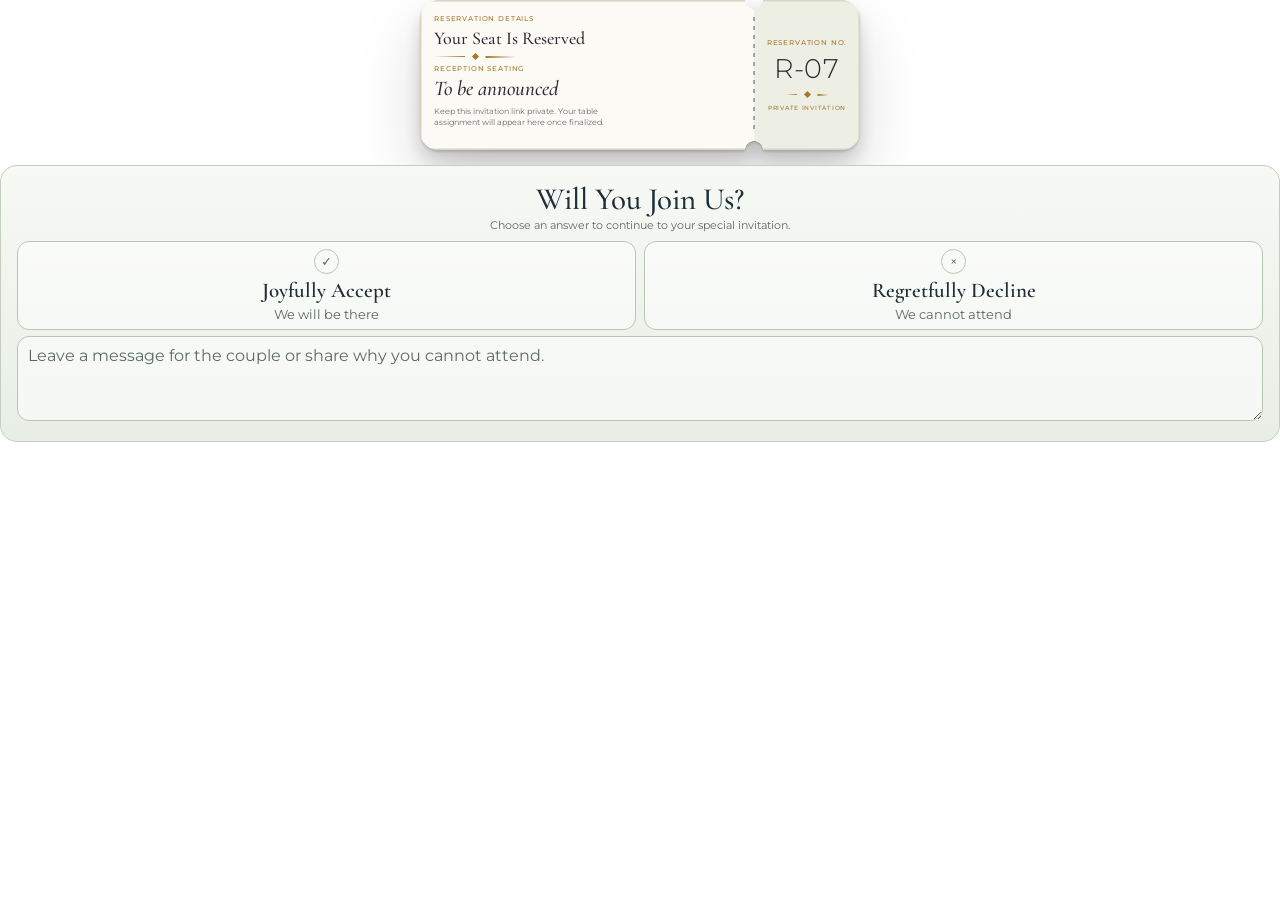
==== assets/animations/witness-reservation-ticket.html @ e26cee4f "Revert "Fix overlapping witness transition layers" This reverts commit 3e748a8961d0e0a17f71d5ad4e05b" ====
<!DOCTYPE html>
<html lang="en" data-theme="light">
<head>
<meta charset="utf-8">
<meta name="viewport" content="width=device-width, initial-scale=1, viewport-fit=cover">
<title>Reservation Ticket</title>
<link href="https://fonts.googleapis.com/css2?family=Cormorant+Garamond:ital,wght@0,500;0,600;1,500;1,600&family=Montserrat:wght@300;400;500;600&display=swap" rel="stylesheet">
<style>
:root {
  --page: #e7ece5; --shadow: #00000025;
  --card-a: #f7f9f4; --card-b: #e8eee6; --card-line: #c3cec1; --ink: #1f2d36; --muted: #5d6963;
  --opt-bg: #ffffff8c; --opt-line: #b9c6b7; --opt-on: #2f5d4a; --field-bg: #ffffff96;
  --btn-bg: #2a2a33; --btn-ink: #fbf9f3;
  color-scheme: light;
  box-sizing: border-box;
  padding-top: env(safe-area-inset-top, 0px);
  padding-bottom: env(safe-area-inset-bottom, 0px);
}
@media (prefers-color-scheme: dark) {
  :root:not([data-theme="light"]) { --page: #16161c; --shadow: #00000070; --btn-bg: #f1eee6; --btn-ink: #1f1f27; color-scheme: dark;
    --card-a: #212722; --card-b: #1a1f1b; --card-line: #3a463d; --ink: #eef1ea; --muted: #9ca79f; --opt-bg: #ffffff0d; --opt-line: #46524a; --opt-on: #9fd9bd; --field-bg: #ffffff0a; }
}
:root[data-theme="dark"] { --page: #16161c; --shadow: #00000070; --btn-bg: #f1eee6; --btn-ink: #1f1f27; color-scheme: dark;
    --card-a: #212722; --card-b: #1a1f1b; --card-line: #3a463d; --ink: #eef1ea; --muted: #9ca79f; --opt-bg: #ffffff0d; --opt-line: #46524a; --opt-on: #9fd9bd; --field-bg: #ffffff0a; }

*, *::before, *::after { box-sizing: border-box; }
html { height: 100%; }
html, body { margin: 0; }
body { min-height: 100%; }
body {
  display: flex; flex-direction: column; align-items: center; justify-content: center; gap: 30px; padding: 24px;
  background: var(--page); font-family: "Montserrat", system-ui, sans-serif; overflow-x: hidden;
}

.ticket {
  --stub-w: 150px; --notch: 11px; --mx: 50%; --my: 40%; --hue: 0deg;
  position: relative; top: 0; width: min(100%, 620px); min-height: 210px; touch-action: pan-y;
  filter: drop-shadow(0 0 var(--gb) var(--gc)) drop-shadow(0 2px 1px var(--shadow)) drop-shadow(0 10px 9px var(--shadow)) drop-shadow(0 30px 30px var(--shadow));
  transition: transform .25s ease-out;
}
.ticket.on { animation: hover 3.5s ease-in-out infinite; }
.ticket.on.accepted { animation: hover 3.5s ease-in-out infinite, glowIn .9s ease-out both, glow 2.8s ease-in-out .9s infinite; }
@keyframes hover { 50% { top: -6px; scale: 1.01; } }

.shape {
  position: absolute; inset: 0; border-radius: 22px; overflow: hidden;
  -webkit-mask:
    radial-gradient(circle var(--notch) at calc(100% - var(--stub-w)) 0, #0000 97%, #000),
    radial-gradient(circle var(--notch) at calc(100% - var(--stub-w)) 100%, #0000 97%, #000);
  -webkit-mask-composite: source-in;
  mask:
    radial-gradient(circle var(--notch) at calc(100% - var(--stub-w)) 0, #0000 97%, #000),
    radial-gradient(circle var(--notch) at calc(100% - var(--stub-w)) 100%, #0000 97%, #000);
  mask-composite: intersect;
}
.plain {
  position: absolute; inset: 0;
  background: linear-gradient(90deg, #fcfaf4 calc(100% - var(--stub-w)), #edefe5 0);
  box-shadow: inset 0 0 0 1.5px #d9d3c2;
}

/* Iridescent paper layer revealed by a clean light wipe. */
.holo {
  position: absolute; inset: 0;
  clip-path: inset(0 100% 0 0); -webkit-clip-path: inset(0 100% 0 0);
  will-change: clip-path; transition: clip-path 1.15s cubic-bezier(.22, 1, .36, 1);
}
.bg { position: absolute; inset: 0; background-color: #fff; filter: saturate(1.18) contrast(1.02) hue-rotate(var(--hue)); }
.iridescent {
  background-image:
    radial-gradient(circle at 28% 18%, rgba(255,255,255,.96), transparent 34%),
    linear-gradient(118deg, #f8e4eb 0%, #f7f4df 24%, #dff3ec 43%, #e6eef9 62%, #f2e1f0 82%, #ead8ec 100%);
}
.iridescent::before {
  content: ""; position: absolute; inset: 0;
  background: linear-gradient(108deg, transparent 25%, rgba(255,255,255,.78) 45%, rgba(186,232,226,.34) 51%, rgba(231,191,227,.4) 57%, transparent 76%);
  background-size: 220% 100%; mix-blend-mode: soft-light; animation: light-drift 4.5s ease-in-out infinite alternate;
}
.iridescent::after {
  content: ""; position: absolute; inset: 0;
  background: radial-gradient(circle at 72% 30%, rgba(255,235,249,.62), transparent 32%);
  mix-blend-mode: screen;
}
@keyframes light-drift { to { background-position: 100% 0; } }
.tint {
  position: absolute; inset: 0;
  background: linear-gradient(90deg, rgba(253,251,245,.62) calc(100% - var(--stub-w)), rgba(253,251,245,.46) 0);
  box-shadow: inset 0 0 0 1.5px rgba(255,255,255,.7);
}
/* lighting: a soft pool of light that follows the pointer plus a prismatic streak */
.sheen { position: absolute; inset: 0; pointer-events: none; mix-blend-mode: soft-light;
  background:
    radial-gradient(circle at var(--mx) var(--my), #fffe, #fff0 42%),
    linear-gradient(105deg, transparent calc(var(--mx) - 20%), #fff8 var(--mx), transparent calc(var(--mx) + 20%)); }
.glint { position: absolute; inset: 0; pointer-events: none; mix-blend-mode: color-dodge; opacity: .72;
  background: radial-gradient(circle at var(--mx) var(--my), #7fe8ff88, #ff7bf044 25%, #0000 55%); }
.filter { position: absolute; width: 0; height: 0; }

/* ticket design: one markup, three copies */
.content {
  --text: #2a2a33; --accent: #a9782f; --soft: #6b6a72;
  position: absolute; inset: 0; display: grid; grid-template-columns: 1fr var(--stub-w); color: var(--text);
}
.content.flow { position: relative; opacity: 0; }
.content.hv { --text: #1b1a2b; --accent: #6d4a12; --soft: #3d3b4d; }

.main { padding: 26px 28px; }
.stub { position: relative; display: flex; flex-direction: column; align-items: center; justify-content: center; gap: 10px; text-align: center; padding: 16px; }
.stub::before {
  content: ""; position: absolute; left: -1px; top: calc(var(--notch) + 8px); bottom: calc(var(--notch) + 8px); width: 2px;
  background: repeating-linear-gradient(to bottom, rgba(42,42,51,.4) 0 4px, transparent 4px 9px);
}
.hv .stub::before { background: repeating-linear-gradient(to bottom, #fff 0 5px, transparent 5px 10px); filter: drop-shadow(0 0 1px rgba(60,30,120,.7)); }

.label { font-size: .62rem; letter-spacing: .16em; text-transform: uppercase; color: var(--accent); font-weight: 500; margin: 0; }
.hv .label { font-weight: 600; }
.divider { display: flex; align-items: center; gap: 8px; margin: 10px 0; }
.divider::before, .divider::after { content: ""; height: 1.5px; flex: 1; background: linear-gradient(90deg, transparent, var(--accent)); }
.divider::after { transform: scaleX(-1); }
.divider i { width: 8px; height: 8px; flex: none; transform: rotate(45deg); background: var(--accent); }
.hv .divider i { background: #3a2a8f; box-shadow: 0 0 0 1.5px #fff; }
.stub .divider { width: 72%; margin: 2px 0; }

h1, .seat { font-family: "Cormorant Garamond", Georgia, serif; font-size: 1.9rem; margin: 6px 0 2px; font-weight: 500; }
.hv h1, .hv .seat { font-weight: 600; }
.seat { font-style: italic; margin: 6px 0 8px; }
.note { font-size: .72rem; color: var(--soft); margin: 0; max-width: 40ch; line-height: 1.55; }
.hv .note { font-weight: 500; }
.number { font-size: 2.1rem; font-weight: 300; letter-spacing: .02em; margin: 0; }
.hv .number { font-weight: 500; }

.go {
  display: inline-flex; align-items: center; gap: 10px; border: 0; cursor: pointer;
  background: var(--btn-bg); color: var(--btn-ink); font: 500 .85rem "Montserrat", system-ui, sans-serif; letter-spacing: .04em;
  padding: 13px 24px; border-radius: 999px; box-shadow: 0 6px 18px var(--shadow); transition: transform .2s;
}
.go:hover { transform: translateY(-2px); }
.go:active { transform: scale(.97); }
.go:focus-visible { outline: 3px solid #7a5bd6; outline-offset: 3px; }
.go i { width: 9px; height: 9px; transform: rotate(45deg); background: linear-gradient(135deg, #ff6bfe, #0081fd, #00c9c8); }

@media (max-width: 520px) {
  .ticket { --stub-w: 112px; }
  h1, .seat { font-size: 1.5rem; }
  .number { font-size: 1.6rem; }
  .main { padding: 20px 18px; }
}
@media (prefers-reduced-motion: reduce) {
  .ticket.on, .ticket.on.accepted, .iridescent::before, .ticket.accepted .rim, .shape.thud, .rsvp.sweep::after { animation: none; }
  .ticket.accepted { --gb: 14px; }
  .stamp.inking { animation: none; opacity: .9; }
  .pane { transition-duration: 0s !important; transition-delay: 0s !important; }
}

/* ---------- accepted: the ticket outline shines ---------- */
@property --gb { syntax: '<length>'; inherits: false; initial-value: 0px; }
@property --gc { syntax: '<color>'; inherits: false; initial-value: transparent; }
@property --ang { syntax: '<angle>'; inherits: false; initial-value: 0deg; }
.ticket.accepted { --gc: rgba(255, 226, 150, .85); }
@keyframes glowIn { from { --gb: 0px; } to { --gb: 12px; } }
@keyframes glow { 0%, 100% { --gb: 12px; } 50% { --gb: 26px; } }
.rim {
  --ang: 0deg;
  position: absolute; inset: 0; border-radius: 22px; padding: 2.5px; pointer-events: none; opacity: 0; transition: opacity .7s;
  background: conic-gradient(from var(--ang), rgba(255,236,190,.45) 0 50%, #ffe9a8 63%, #fff 72%, #8fe9ff 81%, #ff8cf0 90%, rgba(255,236,190,.45));
  -webkit-mask: linear-gradient(#000 0 0) content-box, linear-gradient(#000 0 0); -webkit-mask-composite: xor;
  mask: linear-gradient(#000 0 0) content-box, linear-gradient(#000 0 0); mask-composite: exclude;
}
.ticket.accepted .rim { opacity: 1; animation: spin 3.2s linear infinite; }
@keyframes spin { to { --ang: 360deg; } }

/* ---------- rubber stamp ---------- */
.stamp-wrap { position: absolute; z-index: 6; left: calc((100% - var(--stub-w)) / 2); top: 54%; translate: -50% -50%; pointer-events: none; }
.stamp {
  display: flex; flex-direction: column; align-items: center; gap: 5px; padding: 9px 22px 8px; white-space: nowrap;
  border: 3px double currentColor; border-radius: 9px; color: #1f6a45; rotate: -11deg; opacity: 0;
  mix-blend-mode: multiply; filter: url(#ink); text-transform: uppercase;
}
.stamp span { font: 600 1.7rem/1 "Montserrat", system-ui, sans-serif; letter-spacing: .2em; padding-left: .2em; }
.stamp small { font: 600 .5rem/1 "Montserrat", system-ui, sans-serif; letter-spacing: .32em; padding-left: .32em; }
.stamp.declined { color: #a3302d; rotate: -7deg; }
.stamp.inking { animation: stamp .6s cubic-bezier(.2, .8, .25, 1) forwards; }
@keyframes stamp { 0% { opacity: 0; scale: 2.8; } 50% { opacity: .95; scale: .93; } 70% { scale: 1.035; } 100% { opacity: .9; scale: 1; } }
.shape.thud { animation: thud .38s ease-out; }
@keyframes thud { 40% { translate: 0 3px; scale: .994; } 100% { translate: 0 0; scale: 1; } }
@media (max-width: 520px) { .stamp span { font-size: 1.15rem; } .stamp { padding: 7px 14px 6px; } }

/* ---------- RSVP card ---------- */
.rsvp {
  position: relative; width: min(100%, 620px); display: grid; overflow: hidden; color: var(--ink);
  padding: 26px clamp(14px, 4vw, 22px) 24px; border: 1px solid var(--card-line); border-radius: 28px;
  background: linear-gradient(180deg, var(--card-a), var(--card-b));
  transition: border-color .8s, box-shadow .8s;
}
.rsvp.witness { border-color: var(--card-line); box-shadow: none; }
.rsvp::after { /* a soft prismatic light pass whenever the question changes */
  content: ""; position: absolute; inset: 0; pointer-events: none; opacity: 0; border-radius: inherit;
  background: linear-gradient(105deg, transparent 32%, rgba(127,232,255,.32) 42%, rgba(255,123,240,.3) 50%, rgba(255,233,168,.36) 58%, transparent 68%) 120% 0 / 260% 100% no-repeat;
}
.rsvp.sweep::after { animation: sweep 1.5s ease-in-out; }
@keyframes sweep { 0% { opacity: 0; background-position: 120% 0; } 15%, 85% { opacity: 1; } 100% { opacity: 0; background-position: -20% 0; } }

.pane { grid-area: 1 / 1; text-align: center; }
.pane.plain { opacity: 1; visibility: visible; transition: none; }
.pane.witness {
  opacity: 1; transform: none; filter: none; visibility: hidden;
  clip-path: inset(0 100% 0 0);
  transition: clip-path 1.05s cubic-bezier(.22, 1, .36, 1), visibility 0s linear 1.05s;
}
.rsvp.witness .pane.plain { opacity: 1; transform: none; filter: none; visibility: visible; transition: none; }
.rsvp.witness .pane.witness {
  opacity: 1; transform: none; filter: none; visibility: visible;
  clip-path: inset(0 0 0 0);
  transition: clip-path 1.05s cubic-bezier(.22, 1, .36, 1), visibility 0s;
}

.pane h2 { font: 500 2.25rem/1.1 "Cormorant Garamond", Georgia, serif; margin: 0 0 6px; }
.hint { font-size: .74rem; color: var(--muted); margin: 0 0 14px; }
.opts { display: grid; grid-template-columns: 1fr 1fr; gap: 12px; margin-bottom: 12px; }
.opt { position: relative; display: block; cursor: pointer; }
.opt input { position: absolute; inset: 0; width: 100%; height: 100%; margin: 0; opacity: 0; cursor: pointer; }
.face {
  display: flex; flex-direction: column; align-items: center; gap: 2px; height: 100%; padding: 10px 10px 14px;
  border: 1px solid var(--opt-line); border-radius: 18px; background: var(--opt-bg);
  transition: border-color .25s, background .25s, box-shadow .25s, opacity .3s;
}
.ic { width: 26px; height: 26px; margin-bottom: 6px; display: grid; place-items: center; border: 1px solid var(--opt-line); border-radius: 50%; font-size: .8rem; color: var(--muted); transition: background .25s, color .25s, border-color .25s; }
.face b { font: 600 1.3rem/1.15 "Cormorant Garamond", Georgia, serif; }
.face em { font-style: normal; font-size: .82rem; color: var(--muted); }
.opt input:checked + .face { border-color: var(--opt-on); box-shadow: 0 0 0 1px var(--opt-on); background: color-mix(in srgb, var(--opt-on) 9%, var(--opt-bg)); }
.opt input:checked + .face .ic { background: var(--opt-on); border-color: var(--opt-on); color: var(--card-a); }
.opt input:focus-visible + .face { outline: 3px solid #7a5bd6; outline-offset: 2px; }
.field {
  display: block; width: 100%; min-height: 84px; resize: vertical; padding: 12px 14px; text-align: left;
  border: 1px solid var(--opt-line); border-radius: 14px; background: var(--field-bg); color: var(--ink); font: 400 .95rem/1.45 "Montserrat", system-ui, sans-serif;
}
.field::placeholder { color: var(--muted); }
.field:focus-visible { outline: 3px solid #7a5bd6; outline-offset: 2px; }
.act { display: grid; margin-top: 12px; }
.act > * { grid-area: 1 / 1; }
.submit {
  border: 0; cursor: pointer; padding: 14px; border-radius: 999px; background: var(--btn-bg); color: var(--btn-ink);
  font: 500 .85rem "Montserrat", system-ui, sans-serif; letter-spacing: .05em; transition: opacity .35s, transform .2s;
}
.submit:disabled { opacity: .4; cursor: not-allowed; }
.submit:not(:disabled):active { transform: scale(.98); }
.submit:focus-visible { outline: 3px solid #7a5bd6; outline-offset: 3px; }
.status { align-self: center; margin: 0; opacity: 0; transition: opacity .7s .2s; font: italic 500 1.2rem/1.35 "Cormorant Garamond", Georgia, serif; }
.rsvp.locked .submit { opacity: 0; pointer-events: none; visibility: hidden; transition: opacity .35s, visibility 0s .35s; }
.rsvp.locked .status { opacity: 1; }
.rsvp.locked .opt { pointer-events: none; }
.rsvp.locked input:not(:checked) + .face { opacity: .45; }
@media (max-width: 520px) { .pane h2 { font-size: 1.9rem; } .face b { font-size: 1.15rem; } }
</style>
<style>
/* Embed the supplied design without inheriting the invitation's ticket styles. */
html { height: auto; overflow: hidden; scrollbar-width: none; }
body { min-height: 0; justify-content: flex-start; background: transparent; padding: 0; gap: var(--source-gap, 15px); container-type: inline-size; overflow: hidden; }
html::-webkit-scrollbar, body::-webkit-scrollbar { display: none; }
/* Match the normal ticket's footprint using layout sizes, never a scaled bitmap. */
.ticket { width: min(var(--source-ticket-width, 440px), 100%); height: var(--source-ticket-height, auto); min-height: var(--source-ticket-height, clamp(128px, 32cqw, 150px)); --stub-w: clamp(70px, 22.5cqw, 106px); --notch: 9px; }
.shape, .rim { border-radius: 18px; }
.main { padding: 14px; }
.stub { padding: 10px; gap: 5px; }
.label { font-size: clamp(6px, 1.5cqw, 7px); letter-spacing: .12em; }
h1 { font-size: clamp(14px, 3.76cqw, 18px); margin: 4px 0 5px; }
.seat { font-size: clamp(17px, 4.5cqw, 21px); margin: 3px 0 5px; }
.number { font-size: clamp(21px, 5.64cqw, 27px); }
.note { font-size: clamp(7px, 1.69cqw, 8px); line-height: 1.35; }
.divider { width: min(82px, 100%); margin: 5px 0; }
.divider i { width: 5px; height: 5px; }
.stub .divider { width: 42px; }
.stub .label:last-child { font-size: clamp(5px, 1.27cqw, 6px); }
.rsvp { width: min(var(--source-card-width, 100%), 100%); height: var(--source-card-height, auto); padding: clamp(10px, 3cqw, 16px); border-radius: 17px; }
.pane h2 { font-size: clamp(25px, 7.5cqw, 31px); margin-bottom: 2px; }
.hint { font-size: 11px; line-height: 1.3; margin-bottom: 9px; }
.opts { gap: 8px; margin-bottom: 6px; }
.face { min-height: 70px; padding: 7px 4px; border-radius: 12px; }
.ic { width: 25px; height: 25px; margin-bottom: 3px; }
.face b { font-size: clamp(15px, 4.1cqw, 21px); }
.face em { font-size: clamp(10px, 2.7cqw, 13px); }
.field { min-height: 48px; max-height: 150px; padding: 7px 10px; border-radius: 12px; font-size: 16px; }
.pane.witness .field { height: 48px; min-height: 48px; resize: none; }
.act { margin-top: 6px; }
.submit { min-height: 35px; padding: 7px 10px; font-size: 11px; }
/* Keep the ticket fixed in place before, during and after the reveal. */
.ticket.on,
.ticket.on.accepted {
  animation: none !important;
  top: 0;
  scale: 1;
  transform: none !important;
  filter: none !important;
}
.ticket.accepted .rim { opacity: 0 !important; animation: none !important; }
.stamp span { font-size: clamp(16px, 4.5cqw, 22px); }
.stamp { padding: 6px 10px; }
.go { display: none; }
.pane.plain { position: relative; inset: auto; background: none; box-shadow: none; }
.pane.plain,
.pane.witness {
  transform: none !important;
  filter: none !important;
}
.pane { min-width: 0; }
.content .main, .content .stub { min-width: 0; }
.act .status:not(:empty) { grid-area: auto; margin-top: 10px; opacity: 1; }
.rsvp.locked .submit { display: none; }
@media (prefers-reduced-motion: reduce) {
  .stamp.inking { animation: none; opacity: .9; }
  .ticket.on, .ticket.on.accepted, .iridescent::before,
  .ticket.accepted .rim, .shape.thud, .rsvp.sweep::after { animation: none; }
}
</style>
</head>
<body>
<button class="go" id="go" type="button" aria-pressed="false"><i></i><span id="goText">Reveal invitation</span></button>

<div class="ticket" id="ticket">
  <div class="shape" id="shape">
    <div class="plain"></div>
    <div class="holo" id="holo">
      <div class="bg iridescent"></div>
      <div class="tint"></div>
      <div class="sheen"></div>
      <div class="glint"></div>
    </div>
    <div class="rim"></div>
  </div>

  <svg class="filter" aria-hidden="true">
    <filter id="bump">
      <feTurbulence result="noise" numOctaves="3" baseFrequency="0.7" type="fractalNoise"></feTurbulence>
      <feSpecularLighting in="noise" result="specular" lighting-color="#fffffc" specularExponent="25" specularConstant="0.8" surfaceScale="0.15">
        <fePointLight id="plight" z="210" y="100" x="100"></fePointLight>
      </feSpecularLighting>
      <feComposite result="noise2" operator="in" in="specular" in2="SourceGraphic"></feComposite>
      <feBlend mode="screen" in2="noise2" in="SourceGraphic"></feBlend>
    </filter>
    <filter id="ink" x="-5%" y="-10%" width="110%" height="120%">
      <feTurbulence type="fractalNoise" baseFrequency="0.85" numOctaves="2" seed="4" result="n"></feTurbulence>
      <feColorMatrix in="n" type="matrix" values="0 0 0 0 0  0 0 0 0 0  0 0 0 0 0  -4 0 0 0 2.9" result="speck"></feColorMatrix>
      <feComposite in="SourceGraphic" in2="speck" operator="in" result="inked"></feComposite>
      <feTurbulence type="turbulence" baseFrequency="0.05" numOctaves="2" seed="9" result="w"></feTurbulence>
      <feDisplacementMap in="inked" in2="w" scale="2.4" xChannelSelector="R" yChannelSelector="G"></feDisplacementMap>
    </filter>
  </svg>

  <div class="content flow" id="content">
    <div class="main">
      <p class="label">Reservation details</p>
      <h1>Your Seat Is Reserved</h1>
      <div class="divider"><i></i></div>
      <p class="label">Reception seating</p>
      <p class="seat">To be announced</p>
      <p class="note">Keep this invitation link private. Your table assignment will appear here once finalized.</p>
    </div>
    <div class="stub">
      <p class="label">Reservation no.</p>
      <p class="number">R-07</p>
      <div class="divider"><i></i></div>
      <p class="label">Private invitation</p>
    </div>
  </div>
  <div class="stamp-wrap" aria-hidden="true">
    <div class="stamp" id="stamp"><span id="stampWord">Reserved</span><small id="stampSub">Witness · Confirmed</small></div>
  </div>
</div>

<section class="rsvp" id="rsvp">
  <div class="pane plain">
    <h2>Will You Join Us?</h2>
    <p class="hint">Choose carefully. Your submitted response will be saved as final.</p>
    <div class="opts" role="radiogroup" aria-label="Attendance">
      <label class="opt"><input type="radio" name="join" value="accept"><span class="face"><span class="ic">✓</span><b>Joyfully Accept</b><em>We will be there</em></span></label>
      <label class="opt"><input type="radio" name="join" value="decline"><span class="face"><span class="ic">×</span><b>Regretfully Decline</b><em>We cannot attend</em></span></label>
    </div>
    <textarea class="field" rows="3" maxlength="500" placeholder="Leave a message for the couple or share why you cannot attend." aria-label="Message for the couple"></textarea>
  </div>

  <div class="pane witness">
    <h2>Will You Be Our Witness?</h2>
    <p class="hint">Choose carefully. Your submitted response will be saved as final.</p>
    <div class="opts" role="radiogroup" aria-label="Witness response">
      <label class="opt"><input type="radio" name="witness" value="accept"><span class="face"><span class="ic">✓</span><b>Gladly Accept</b><em>It would be an honor</em></span></label>
      <label class="opt"><input type="radio" name="witness" value="decline"><span class="face"><span class="ic">×</span><b>Regretfully Decline</b><em>I am unable to serve</em></span></label>
    </div>
    <textarea class="field" id="wmsg" rows="3" maxlength="500" placeholder="Leave a message for the couple." aria-label="Message for the couple"></textarea>
    <div class="act">
      <button class="submit" id="submit" type="button" disabled>Submit response</button>
      <p class="status" id="status" role="status" aria-live="polite"></p>
    </div>
  </div>
</section>

<script>
(() => {
  const t = document.getElementById('ticket'), holo = document.getElementById('holo'),
        shape = document.getElementById('shape'), src = document.getElementById('content'),
        btn = document.getElementById('go'), label = document.getElementById('goText'),
        rsvp = document.getElementById('rsvp'), submit = document.getElementById('submit'), status = document.getElementById('status'),
        wmsg = document.getElementById('wmsg'), stampEl = document.getElementById('stamp'), stampWord = document.getElementById('stampWord'),
        stampSub = document.getElementById('stampSub');
  const reduce = matchMedia('(prefers-reduced-motion: reduce)');
  const HIDDEN = 'inset(0 100% 0 0)';
  const copy = extra => { const c = src.cloneNode(true); c.removeAttribute('id'); c.classList.remove('flow'); if (extra) c.classList.add(extra); c.setAttribute('aria-hidden', 'true'); return c; };
  shape.insertBefore(copy(), holo);
  // The iridescent copy carries the revealed message at the exact same size.
  const hvCopy = copy('hv');
  hvCopy.querySelectorAll('.main .label')[1].textContent = 'Our honored witness';
  hvCopy.querySelector('.seat').textContent = 'Witness to Our Wedding';
  hvCopy.querySelector('.note').textContent = 'We are honored for you to be our witness at the wedding. With heartfelt gratitude, we thank you.';
  holo.appendChild(hvCopy);

  let on = false, busy = false;
  const setClip = value => {
    holo.style.clipPath = value;
    holo.style.webkitClipPath = value;
  };

  /* ---------- RSVP: the question changes with the light wipe ---------- */
  let choice = null, final = false, swapT = 0, saving = false, initialized = false;
  let resizeFrame = 0, lastReportedHeight = 0;
  let saveResponse = null, reportHeight = null;
  const plainPane = rsvp.querySelector('.pane.plain');
  const witnessPane = rsvp.querySelector('.pane.witness');
  const joinOpts = [...rsvp.querySelectorAll('input[name="join"]')];
  plainPane.inert = true;
  witnessPane.inert = true;
  // The first answer reveals the witness invitation; only its final submit is persisted.
  plainPane.querySelector('.hint').textContent = 'Choose an answer to continue to your special invitation.';
  joinOpts.forEach(input => input.addEventListener('change', () => {
    if (!input.checked || on || busy || final || !initialized) return;
    wmsg.value = plainPane.querySelector('textarea').value;
    plainPane.inert = true;
    toggle(() => {
      witnessPane.inert = false;
    });
  }));
  const wOpts = [...rsvp.querySelectorAll('input[name="witness"]')];
  const setLabel = () => { label.textContent = final ? 'Reset demo' : on ? 'Back to plain ticket' : 'Reveal invitation'; btn.setAttribute('aria-pressed', on); };
  const syncSubmit = () => { submit.disabled = !initialized || !choice || busy || saving || final; };
  const swap = v => {
    plainPane.inert = v || !initialized;
    witnessPane.inert = !v || busy;
    if (rsvp.classList.contains('witness') === v) return;
    rsvp.classList.toggle('witness', v);
    if (v) {
      src.querySelectorAll('.main .label')[1].textContent = 'Our honored witness';
      src.querySelector('.seat').textContent = 'Witness to Our Wedding';
      src.querySelector('.note').textContent = hvCopy.querySelector('.note').textContent;
    }
  };
  rsvp.addEventListener('animationend', e => { if (e.animationName === 'sweep') rsvp.classList.remove('sweep'); });
  shape.addEventListener('animationend', e => { if (e.animationName === 'thud') shape.classList.remove('thud'); });
  wOpts.forEach(i => i.addEventListener('change', () => { choice = i.value; syncSubmit(); }));

  function stamp(kind) {
    const ok = kind === 'reserved';
    stampWord.textContent = ok ? 'Reserved' : 'Declined';
    stampSub.textContent = ok ? 'Witness · Confirmed' : 'With regrets';
    stampEl.className = 'stamp ' + kind;
    void stampEl.offsetWidth;
    stampEl.classList.add('inking');
    if (!reduce.matches) setTimeout(() => { shape.classList.remove('thud'); void shape.offsetWidth; shape.classList.add('thud'); }, 300); // the paper takes the hit
  }

  function showFinal(result, animate) {
    choice = result.status === 'accepted' ? 'accept' : 'decline';
    final = true;
    wmsg.value = result.note || '';
    wmsg.readOnly = true;
    wOpts.forEach(input => { input.checked = input.value === choice; input.disabled = true; });
    rsvp.classList.add('locked');
    swap(true);
    status.textContent = choice === 'accept'
      ? 'Saved. Thank you, we are honored to have you beside us.'
      : 'Saved. Thank you for letting us know. You will be in our hearts.';
    syncSubmit();
    if (choice === 'accept') {
      on = true;
      setClip('none');
      t.classList.add('on', 'accepted');
      setTimeout(() => stamp('reserved'), animate && !reduce.matches ? 500 : 0);
    } else if (animate && on) {
      toggle(() => stamp('declined'));
    } else {
      on = false;
      setClip(HIDDEN);
      t.classList.remove('on', 'accepted');
      stamp('declined');
    }
  }

  submit.addEventListener('click', async () => {
    if (!choice || busy || saving || final || !saveResponse) return;
    saving = true;
    wOpts.forEach(input => { input.disabled = true; });
    wmsg.readOnly = true;
    rsvp.setAttribute('aria-busy', 'true');
    status.textContent = 'Saving your response...';
    syncSubmit();
    try {
      const result = await saveResponse(choice === 'accept' ? 'accepted' : 'declined', wmsg.value.trim());
      if (!result || !['accepted', 'declined'].includes(result.status)) throw new Error('Response was not saved.');
      showFinal(result, true);
    } catch (error) {
      status.textContent = 'We could not save your response. Please try again.';
      wOpts.forEach(input => { input.disabled = false; });
      wmsg.readOnly = false;
    } finally {
      saving = false;
      rsvp.removeAttribute('aria-busy');
      syncSubmit();
    }
  });

  // Only the parent invitation supplies guest data and the existing private RSVP save.
  window.setWitnessLayout = layout => {
    if (!layout) return;
    const root = document.documentElement.style;
    root.setProperty('--source-ticket-width', `${layout.ticketWidth}px`);
    root.setProperty('--source-ticket-height', `${layout.ticketHeight}px`);
    root.setProperty('--source-card-width', `${layout.cardWidth}px`);
    root.setProperty('--source-card-height', `${layout.cardHeight}px`);
    root.setProperty('--source-gap', `${layout.gap}px`);
    resize();
  };
  window.initializeWitnessTicket = options => {
    if (initialized) return;
    initialized = true;
    saveResponse = options.save;
    reportHeight = options.resize;
    window.setWitnessLayout(options.layout);
    document.querySelectorAll('.number').forEach(el => { el.textContent = options.reservationNumber || 'Unassigned'; });
    document.title = 'Reservation for ' + options.name;
    t.setAttribute('aria-label', 'Reservation for ' + options.name);
    plainPane.inert = false;
    if (['accepted', 'declined'].includes(options.status)) {
      showFinal({ status: options.status, note: options.note }, false);
    }
    syncSubmit();
    resize();
  };
  window.revealWitnessInvitation = ({ response, note }) => {
    if (!initialized || on || busy || final) return;
    plainPane.querySelector('textarea').value = note || '';
    resize();
    const input = joinOpts.find(option => option.value === (response === 'accepted' ? 'accept' : 'decline'));
    input.checked = true;
    input.dispatchEvent(new Event('change'));
  };
  function resize() {
    // Batch layout reads/writes and only notify the parent when the actual
    // content height changed. This avoids a resize feedback loop and the
    // iframe scrollbar flash that used to happen between RSVP panes.
    cancelAnimationFrame(resizeFrame);
    resizeFrame = requestAnimationFrame(() => {
      src.style.minHeight = '';
      src.style.minHeight = Math.ceil(Math.max(hvCopy.scrollHeight, shape.querySelector('.content').scrollHeight)) + 'px';
      const height = Math.ceil(document.body.scrollHeight) + 2;
      if (height !== lastReportedHeight) {
        lastReportedHeight = height;
        reportHeight?.(height);
      }
    });
  }
  new ResizeObserver(resize).observe(document.body);
  document.fonts.ready.then(resize);

  function toggle(done) {
    if (busy) return;
    busy = true;
    on = !on;
    setLabel(); syncSubmit();
    t.classList.toggle('on', on);
    t.style.transform = '';
    clearTimeout(swapT);

    const finish = () => {
      setClip(on ? 'inset(0 0 0 0)' : HIDDEN);
      if (on) swap(true);
      busy = false;
      syncSubmit();
      if (done) done();
    };
    if (reduce.matches) return finish();

    // A fixed-position prismatic wipe changes both cards in place. It gives
    // the light-catching feel of foil without moving, scaling, or fragmenting
    // either card like a literal hologram effect.
    if (on) {
      setClip(HIDDEN);
      swap(true);
    } else {
      setClip('inset(0 0 0 0)');
      swap(false);
    }
    rsvp.classList.remove('sweep');
    void rsvp.offsetWidth;
    rsvp.classList.add('sweep');
    requestAnimationFrame(() => setClip(on ? 'inset(0 0 0 0)' : HIDDEN));
    swapT = setTimeout(finish, 1200);
  }

})();
</script>
</body>
</html>
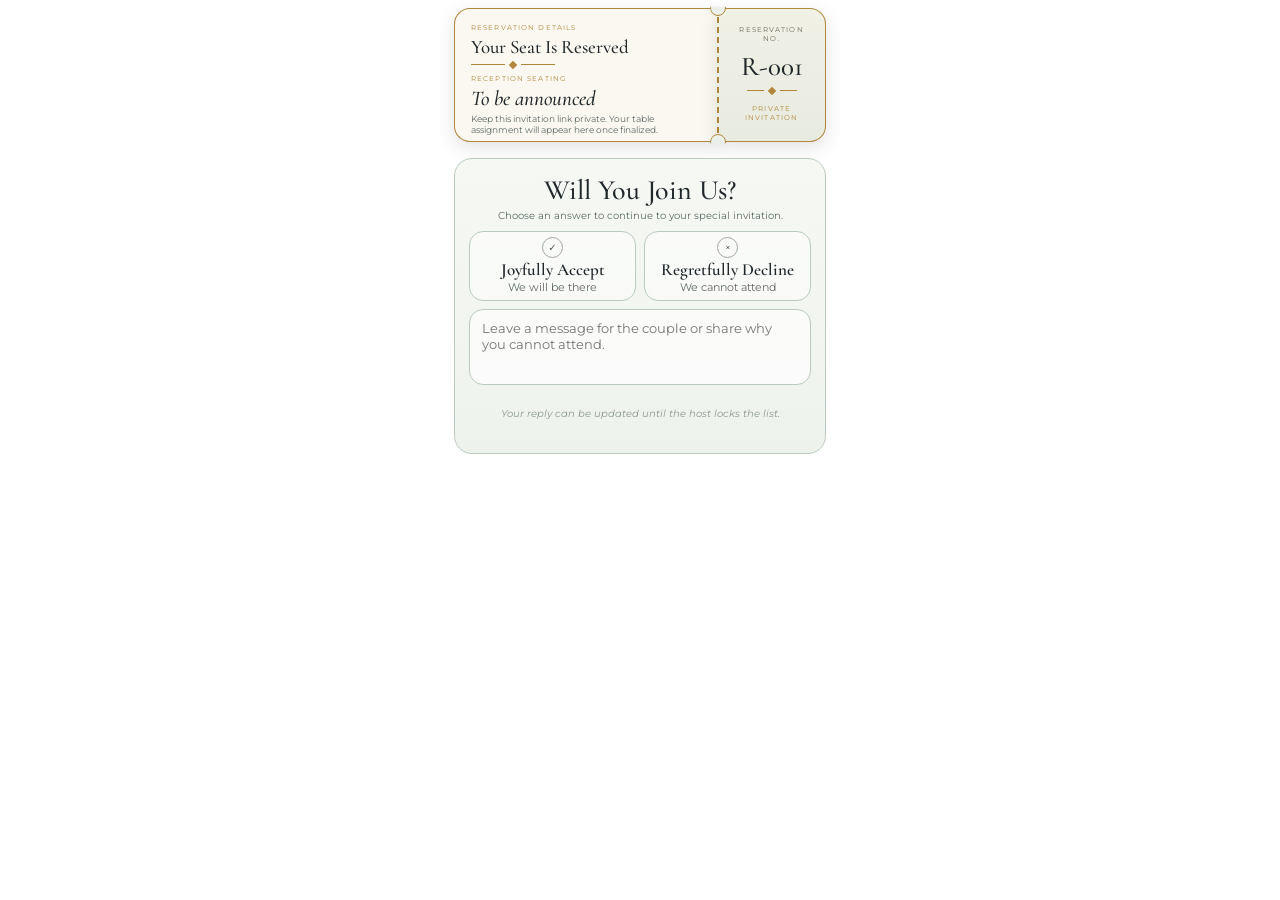
==== commit fd76309b: "Match witness RSVP to prismatic reference" ====
--- a/assets/animations/witness-reservation-ticket.html
+++ b/assets/animations/witness-reservation-ticket.html
@@ -3,606 +3,110 @@
 <head>
 <meta charset="utf-8">
 <meta name="viewport" content="width=device-width, initial-scale=1, viewport-fit=cover">
-<title>Reservation Ticket</title>
-<link href="https://fonts.googleapis.com/css2?family=Cormorant+Garamond:ital,wght@0,500;0,600;1,500;1,600&family=Montserrat:wght@300;400;500;600&display=swap" rel="stylesheet">
+<title>Witness Reservation</title>
+<link rel="stylesheet" href="https://fonts.googleapis.com/css2?family=Cormorant+Garamond:ital,wght@0,500;0,600;1,500&family=Montserrat:wght@400;500;600&display=swap">
 <style>
-:root {
-  --page: #e7ece5; --shadow: #00000025;
-  --card-a: #f7f9f4; --card-b: #e8eee6; --card-line: #c3cec1; --ink: #1f2d36; --muted: #5d6963;
-  --opt-bg: #ffffff8c; --opt-line: #b9c6b7; --opt-on: #2f5d4a; --field-bg: #ffffff96;
-  --btn-bg: #2a2a33; --btn-ink: #fbf9f3;
-  color-scheme: light;
-  box-sizing: border-box;
-  padding-top: env(safe-area-inset-top, 0px);
-  padding-bottom: env(safe-area-inset-bottom, 0px);
-}
-@media (prefers-color-scheme: dark) {
-  :root:not([data-theme="light"]) { --page: #16161c; --shadow: #00000070; --btn-bg: #f1eee6; --btn-ink: #1f1f27; color-scheme: dark;
-    --card-a: #212722; --card-b: #1a1f1b; --card-line: #3a463d; --ink: #eef1ea; --muted: #9ca79f; --opt-bg: #ffffff0d; --opt-line: #46524a; --opt-on: #9fd9bd; --field-bg: #ffffff0a; }
-}
-:root[data-theme="dark"] { --page: #16161c; --shadow: #00000070; --btn-bg: #f1eee6; --btn-ink: #1f1f27; color-scheme: dark;
-    --card-a: #212722; --card-b: #1a1f1b; --card-line: #3a463d; --ink: #eef1ea; --muted: #9ca79f; --opt-bg: #ffffff0d; --opt-line: #46524a; --opt-on: #9fd9bd; --field-bg: #ffffff0a; }
-
-*, *::before, *::after { box-sizing: border-box; }
-html { height: 100%; }
-html, body { margin: 0; }
-body { min-height: 100%; }
-body {
-  display: flex; flex-direction: column; align-items: center; justify-content: center; gap: 30px; padding: 24px;
-  background: var(--page); font-family: "Montserrat", system-ui, sans-serif; overflow-x: hidden;
-}
-
-.ticket {
-  --stub-w: 150px; --notch: 11px; --mx: 50%; --my: 40%; --hue: 0deg;
-  position: relative; top: 0; width: min(100%, 620px); min-height: 210px; touch-action: pan-y;
-  filter: drop-shadow(0 0 var(--gb) var(--gc)) drop-shadow(0 2px 1px var(--shadow)) drop-shadow(0 10px 9px var(--shadow)) drop-shadow(0 30px 30px var(--shadow));
-  transition: transform .25s ease-out;
-}
-.ticket.on { animation: hover 3.5s ease-in-out infinite; }
-.ticket.on.accepted { animation: hover 3.5s ease-in-out infinite, glowIn .9s ease-out both, glow 2.8s ease-in-out .9s infinite; }
-@keyframes hover { 50% { top: -6px; scale: 1.01; } }
-
-.shape {
-  position: absolute; inset: 0; border-radius: 22px; overflow: hidden;
-  -webkit-mask:
-    radial-gradient(circle var(--notch) at calc(100% - var(--stub-w)) 0, #0000 97%, #000),
-    radial-gradient(circle var(--notch) at calc(100% - var(--stub-w)) 100%, #0000 97%, #000);
-  -webkit-mask-composite: source-in;
-  mask:
-    radial-gradient(circle var(--notch) at calc(100% - var(--stub-w)) 0, #0000 97%, #000),
-    radial-gradient(circle var(--notch) at calc(100% - var(--stub-w)) 100%, #0000 97%, #000);
-  mask-composite: intersect;
-}
-.plain {
-  position: absolute; inset: 0;
-  background: linear-gradient(90deg, #fcfaf4 calc(100% - var(--stub-w)), #edefe5 0);
-  box-shadow: inset 0 0 0 1.5px #d9d3c2;
-}
-
-/* Iridescent paper layer revealed by a clean light wipe. */
-.holo {
-  position: absolute; inset: 0;
-  clip-path: inset(0 100% 0 0); -webkit-clip-path: inset(0 100% 0 0);
-  will-change: clip-path; transition: clip-path 1.15s cubic-bezier(.22, 1, .36, 1);
-}
-.bg { position: absolute; inset: 0; background-color: #fff; filter: saturate(1.18) contrast(1.02) hue-rotate(var(--hue)); }
-.iridescent {
-  background-image:
-    radial-gradient(circle at 28% 18%, rgba(255,255,255,.96), transparent 34%),
-    linear-gradient(118deg, #f8e4eb 0%, #f7f4df 24%, #dff3ec 43%, #e6eef9 62%, #f2e1f0 82%, #ead8ec 100%);
-}
-.iridescent::before {
-  content: ""; position: absolute; inset: 0;
-  background: linear-gradient(108deg, transparent 25%, rgba(255,255,255,.78) 45%, rgba(186,232,226,.34) 51%, rgba(231,191,227,.4) 57%, transparent 76%);
-  background-size: 220% 100%; mix-blend-mode: soft-light; animation: light-drift 4.5s ease-in-out infinite alternate;
-}
-.iridescent::after {
-  content: ""; position: absolute; inset: 0;
-  background: radial-gradient(circle at 72% 30%, rgba(255,235,249,.62), transparent 32%);
-  mix-blend-mode: screen;
-}
-@keyframes light-drift { to { background-position: 100% 0; } }
-.tint {
-  position: absolute; inset: 0;
-  background: linear-gradient(90deg, rgba(253,251,245,.62) calc(100% - var(--stub-w)), rgba(253,251,245,.46) 0);
-  box-shadow: inset 0 0 0 1.5px rgba(255,255,255,.7);
-}
-/* lighting: a soft pool of light that follows the pointer plus a prismatic streak */
-.sheen { position: absolute; inset: 0; pointer-events: none; mix-blend-mode: soft-light;
-  background:
-    radial-gradient(circle at var(--mx) var(--my), #fffe, #fff0 42%),
-    linear-gradient(105deg, transparent calc(var(--mx) - 20%), #fff8 var(--mx), transparent calc(var(--mx) + 20%)); }
-.glint { position: absolute; inset: 0; pointer-events: none; mix-blend-mode: color-dodge; opacity: .72;
-  background: radial-gradient(circle at var(--mx) var(--my), #7fe8ff88, #ff7bf044 25%, #0000 55%); }
-.filter { position: absolute; width: 0; height: 0; }
-
-/* ticket design: one markup, three copies */
-.content {
-  --text: #2a2a33; --accent: #a9782f; --soft: #6b6a72;
-  position: absolute; inset: 0; display: grid; grid-template-columns: 1fr var(--stub-w); color: var(--text);
-}
-.content.flow { position: relative; opacity: 0; }
-.content.hv { --text: #1b1a2b; --accent: #6d4a12; --soft: #3d3b4d; }
-
-.main { padding: 26px 28px; }
-.stub { position: relative; display: flex; flex-direction: column; align-items: center; justify-content: center; gap: 10px; text-align: center; padding: 16px; }
-.stub::before {
-  content: ""; position: absolute; left: -1px; top: calc(var(--notch) + 8px); bottom: calc(var(--notch) + 8px); width: 2px;
-  background: repeating-linear-gradient(to bottom, rgba(42,42,51,.4) 0 4px, transparent 4px 9px);
-}
-.hv .stub::before { background: repeating-linear-gradient(to bottom, #fff 0 5px, transparent 5px 10px); filter: drop-shadow(0 0 1px rgba(60,30,120,.7)); }
-
-.label { font-size: .62rem; letter-spacing: .16em; text-transform: uppercase; color: var(--accent); font-weight: 500; margin: 0; }
-.hv .label { font-weight: 600; }
-.divider { display: flex; align-items: center; gap: 8px; margin: 10px 0; }
-.divider::before, .divider::after { content: ""; height: 1.5px; flex: 1; background: linear-gradient(90deg, transparent, var(--accent)); }
-.divider::after { transform: scaleX(-1); }
-.divider i { width: 8px; height: 8px; flex: none; transform: rotate(45deg); background: var(--accent); }
-.hv .divider i { background: #3a2a8f; box-shadow: 0 0 0 1.5px #fff; }
-.stub .divider { width: 72%; margin: 2px 0; }
-
-h1, .seat { font-family: "Cormorant Garamond", Georgia, serif; font-size: 1.9rem; margin: 6px 0 2px; font-weight: 500; }
-.hv h1, .hv .seat { font-weight: 600; }
-.seat { font-style: italic; margin: 6px 0 8px; }
-.note { font-size: .72rem; color: var(--soft); margin: 0; max-width: 40ch; line-height: 1.55; }
-.hv .note { font-weight: 500; }
-.number { font-size: 2.1rem; font-weight: 300; letter-spacing: .02em; margin: 0; }
-.hv .number { font-weight: 500; }
-
-.go {
-  display: inline-flex; align-items: center; gap: 10px; border: 0; cursor: pointer;
-  background: var(--btn-bg); color: var(--btn-ink); font: 500 .85rem "Montserrat", system-ui, sans-serif; letter-spacing: .04em;
-  padding: 13px 24px; border-radius: 999px; box-shadow: 0 6px 18px var(--shadow); transition: transform .2s;
-}
-.go:hover { transform: translateY(-2px); }
-.go:active { transform: scale(.97); }
-.go:focus-visible { outline: 3px solid #7a5bd6; outline-offset: 3px; }
-.go i { width: 9px; height: 9px; transform: rotate(45deg); background: linear-gradient(135deg, #ff6bfe, #0081fd, #00c9c8); }
-
-@media (max-width: 520px) {
-  .ticket { --stub-w: 112px; }
-  h1, .seat { font-size: 1.5rem; }
-  .number { font-size: 1.6rem; }
-  .main { padding: 20px 18px; }
-}
-@media (prefers-reduced-motion: reduce) {
-  .ticket.on, .ticket.on.accepted, .iridescent::before, .ticket.accepted .rim, .shape.thud, .rsvp.sweep::after { animation: none; }
-  .ticket.accepted { --gb: 14px; }
-  .stamp.inking { animation: none; opacity: .9; }
-  .pane { transition-duration: 0s !important; transition-delay: 0s !important; }
-}
-
-/* ---------- accepted: the ticket outline shines ---------- */
-@property --gb { syntax: '<length>'; inherits: false; initial-value: 0px; }
-@property --gc { syntax: '<color>'; inherits: false; initial-value: transparent; }
-@property --ang { syntax: '<angle>'; inherits: false; initial-value: 0deg; }
-.ticket.accepted { --gc: rgba(255, 226, 150, .85); }
-@keyframes glowIn { from { --gb: 0px; } to { --gb: 12px; } }
-@keyframes glow { 0%, 100% { --gb: 12px; } 50% { --gb: 26px; } }
-.rim {
-  --ang: 0deg;
-  position: absolute; inset: 0; border-radius: 22px; padding: 2.5px; pointer-events: none; opacity: 0; transition: opacity .7s;
-  background: conic-gradient(from var(--ang), rgba(255,236,190,.45) 0 50%, #ffe9a8 63%, #fff 72%, #8fe9ff 81%, #ff8cf0 90%, rgba(255,236,190,.45));
-  -webkit-mask: linear-gradient(#000 0 0) content-box, linear-gradient(#000 0 0); -webkit-mask-composite: xor;
-  mask: linear-gradient(#000 0 0) content-box, linear-gradient(#000 0 0); mask-composite: exclude;
-}
-.ticket.accepted .rim { opacity: 1; animation: spin 3.2s linear infinite; }
-@keyframes spin { to { --ang: 360deg; } }
-
-/* ---------- rubber stamp ---------- */
-.stamp-wrap { position: absolute; z-index: 6; left: calc((100% - var(--stub-w)) / 2); top: 54%; translate: -50% -50%; pointer-events: none; }
-.stamp {
-  display: flex; flex-direction: column; align-items: center; gap: 5px; padding: 9px 22px 8px; white-space: nowrap;
-  border: 3px double currentColor; border-radius: 9px; color: #1f6a45; rotate: -11deg; opacity: 0;
-  mix-blend-mode: multiply; filter: url(#ink); text-transform: uppercase;
-}
-.stamp span { font: 600 1.7rem/1 "Montserrat", system-ui, sans-serif; letter-spacing: .2em; padding-left: .2em; }
-.stamp small { font: 600 .5rem/1 "Montserrat", system-ui, sans-serif; letter-spacing: .32em; padding-left: .32em; }
-.stamp.declined { color: #a3302d; rotate: -7deg; }
-.stamp.inking { animation: stamp .6s cubic-bezier(.2, .8, .25, 1) forwards; }
-@keyframes stamp { 0% { opacity: 0; scale: 2.8; } 50% { opacity: .95; scale: .93; } 70% { scale: 1.035; } 100% { opacity: .9; scale: 1; } }
-.shape.thud { animation: thud .38s ease-out; }
-@keyframes thud { 40% { translate: 0 3px; scale: .994; } 100% { translate: 0 0; scale: 1; } }
-@media (max-width: 520px) { .stamp span { font-size: 1.15rem; } .stamp { padding: 7px 14px 6px; } }
-
-/* ---------- RSVP card ---------- */
-.rsvp {
-  position: relative; width: min(100%, 620px); display: grid; overflow: hidden; color: var(--ink);
-  padding: 26px clamp(14px, 4vw, 22px) 24px; border: 1px solid var(--card-line); border-radius: 28px;
-  background: linear-gradient(180deg, var(--card-a), var(--card-b));
-  transition: border-color .8s, box-shadow .8s;
-}
-.rsvp.witness { border-color: var(--card-line); box-shadow: none; }
-.rsvp::after { /* a soft prismatic light pass whenever the question changes */
-  content: ""; position: absolute; inset: 0; pointer-events: none; opacity: 0; border-radius: inherit;
-  background: linear-gradient(105deg, transparent 32%, rgba(127,232,255,.32) 42%, rgba(255,123,240,.3) 50%, rgba(255,233,168,.36) 58%, transparent 68%) 120% 0 / 260% 100% no-repeat;
-}
-.rsvp.sweep::after { animation: sweep 1.5s ease-in-out; }
-@keyframes sweep { 0% { opacity: 0; background-position: 120% 0; } 15%, 85% { opacity: 1; } 100% { opacity: 0; background-position: -20% 0; } }
-
-.pane { grid-area: 1 / 1; text-align: center; }
-.pane.plain { opacity: 1; visibility: visible; transition: none; }
-.pane.witness {
-  opacity: 1; transform: none; filter: none; visibility: hidden;
-  clip-path: inset(0 100% 0 0);
-  transition: clip-path 1.05s cubic-bezier(.22, 1, .36, 1), visibility 0s linear 1.05s;
-}
-.rsvp.witness .pane.plain { opacity: 1; transform: none; filter: none; visibility: visible; transition: none; }
-.rsvp.witness .pane.witness {
-  opacity: 1; transform: none; filter: none; visibility: visible;
-  clip-path: inset(0 0 0 0);
-  transition: clip-path 1.05s cubic-bezier(.22, 1, .36, 1), visibility 0s;
-}
-
-.pane h2 { font: 500 2.25rem/1.1 "Cormorant Garamond", Georgia, serif; margin: 0 0 6px; }
-.hint { font-size: .74rem; color: var(--muted); margin: 0 0 14px; }
-.opts { display: grid; grid-template-columns: 1fr 1fr; gap: 12px; margin-bottom: 12px; }
-.opt { position: relative; display: block; cursor: pointer; }
-.opt input { position: absolute; inset: 0; width: 100%; height: 100%; margin: 0; opacity: 0; cursor: pointer; }
-.face {
-  display: flex; flex-direction: column; align-items: center; gap: 2px; height: 100%; padding: 10px 10px 14px;
-  border: 1px solid var(--opt-line); border-radius: 18px; background: var(--opt-bg);
-  transition: border-color .25s, background .25s, box-shadow .25s, opacity .3s;
-}
-.ic { width: 26px; height: 26px; margin-bottom: 6px; display: grid; place-items: center; border: 1px solid var(--opt-line); border-radius: 50%; font-size: .8rem; color: var(--muted); transition: background .25s, color .25s, border-color .25s; }
-.face b { font: 600 1.3rem/1.15 "Cormorant Garamond", Georgia, serif; }
-.face em { font-style: normal; font-size: .82rem; color: var(--muted); }
-.opt input:checked + .face { border-color: var(--opt-on); box-shadow: 0 0 0 1px var(--opt-on); background: color-mix(in srgb, var(--opt-on) 9%, var(--opt-bg)); }
-.opt input:checked + .face .ic { background: var(--opt-on); border-color: var(--opt-on); color: var(--card-a); }
-.opt input:focus-visible + .face { outline: 3px solid #7a5bd6; outline-offset: 2px; }
-.field {
-  display: block; width: 100%; min-height: 84px; resize: vertical; padding: 12px 14px; text-align: left;
-  border: 1px solid var(--opt-line); border-radius: 14px; background: var(--field-bg); color: var(--ink); font: 400 .95rem/1.45 "Montserrat", system-ui, sans-serif;
-}
-.field::placeholder { color: var(--muted); }
-.field:focus-visible { outline: 3px solid #7a5bd6; outline-offset: 2px; }
-.act { display: grid; margin-top: 12px; }
-.act > * { grid-area: 1 / 1; }
-.submit {
-  border: 0; cursor: pointer; padding: 14px; border-radius: 999px; background: var(--btn-bg); color: var(--btn-ink);
-  font: 500 .85rem "Montserrat", system-ui, sans-serif; letter-spacing: .05em; transition: opacity .35s, transform .2s;
-}
-.submit:disabled { opacity: .4; cursor: not-allowed; }
-.submit:not(:disabled):active { transform: scale(.98); }
-.submit:focus-visible { outline: 3px solid #7a5bd6; outline-offset: 3px; }
-.status { align-self: center; margin: 0; opacity: 0; transition: opacity .7s .2s; font: italic 500 1.2rem/1.35 "Cormorant Garamond", Georgia, serif; }
-.rsvp.locked .submit { opacity: 0; pointer-events: none; visibility: hidden; transition: opacity .35s, visibility 0s .35s; }
-.rsvp.locked .status { opacity: 1; }
-.rsvp.locked .opt { pointer-events: none; }
-.rsvp.locked input:not(:checked) + .face { opacity: .45; }
-@media (max-width: 520px) { .pane h2 { font-size: 1.9rem; } .face b { font-size: 1.15rem; } }
-</style>
-<style>
-/* Embed the supplied design without inheriting the invitation's ticket styles. */
-html { height: auto; overflow: hidden; scrollbar-width: none; }
-body { min-height: 0; justify-content: flex-start; background: transparent; padding: 0; gap: var(--source-gap, 15px); container-type: inline-size; overflow: hidden; }
-html::-webkit-scrollbar, body::-webkit-scrollbar { display: none; }
-/* Match the normal ticket's footprint using layout sizes, never a scaled bitmap. */
-.ticket { width: min(var(--source-ticket-width, 440px), 100%); height: var(--source-ticket-height, auto); min-height: var(--source-ticket-height, clamp(128px, 32cqw, 150px)); --stub-w: clamp(70px, 22.5cqw, 106px); --notch: 9px; }
-.shape, .rim { border-radius: 18px; }
-.main { padding: 14px; }
-.stub { padding: 10px; gap: 5px; }
-.label { font-size: clamp(6px, 1.5cqw, 7px); letter-spacing: .12em; }
-h1 { font-size: clamp(14px, 3.76cqw, 18px); margin: 4px 0 5px; }
-.seat { font-size: clamp(17px, 4.5cqw, 21px); margin: 3px 0 5px; }
-.number { font-size: clamp(21px, 5.64cqw, 27px); }
-.note { font-size: clamp(7px, 1.69cqw, 8px); line-height: 1.35; }
-.divider { width: min(82px, 100%); margin: 5px 0; }
-.divider i { width: 5px; height: 5px; }
-.stub .divider { width: 42px; }
-.stub .label:last-child { font-size: clamp(5px, 1.27cqw, 6px); }
-.rsvp { width: min(var(--source-card-width, 100%), 100%); height: var(--source-card-height, auto); padding: clamp(10px, 3cqw, 16px); border-radius: 17px; }
-.pane h2 { font-size: clamp(25px, 7.5cqw, 31px); margin-bottom: 2px; }
-.hint { font-size: 11px; line-height: 1.3; margin-bottom: 9px; }
-.opts { gap: 8px; margin-bottom: 6px; }
-.face { min-height: 70px; padding: 7px 4px; border-radius: 12px; }
-.ic { width: 25px; height: 25px; margin-bottom: 3px; }
-.face b { font-size: clamp(15px, 4.1cqw, 21px); }
-.face em { font-size: clamp(10px, 2.7cqw, 13px); }
-.field { min-height: 48px; max-height: 150px; padding: 7px 10px; border-radius: 12px; font-size: 16px; }
-.pane.witness .field { height: 48px; min-height: 48px; resize: none; }
-.act { margin-top: 6px; }
-.submit { min-height: 35px; padding: 7px 10px; font-size: 11px; }
-/* Keep the ticket fixed in place before, during and after the reveal. */
-.ticket.on,
-.ticket.on.accepted {
-  animation: none !important;
-  top: 0;
-  scale: 1;
-  transform: none !important;
-  filter: none !important;
-}
-.ticket.accepted .rim { opacity: 0 !important; animation: none !important; }
-.stamp span { font-size: clamp(16px, 4.5cqw, 22px); }
-.stamp { padding: 6px 10px; }
-.go { display: none; }
-.pane.plain { position: relative; inset: auto; background: none; box-shadow: none; }
-.pane.plain,
-.pane.witness {
-  transform: none !important;
-  filter: none !important;
-}
-.pane { min-width: 0; }
-.content .main, .content .stub { min-width: 0; }
-.act .status:not(:empty) { grid-area: auto; margin-top: 10px; opacity: 1; }
-.rsvp.locked .submit { display: none; }
-@media (prefers-reduced-motion: reduce) {
-  .stamp.inking { animation: none; opacity: .9; }
-  .ticket.on, .ticket.on.accepted, .iridescent::before,
-  .ticket.accepted .rim, .shape.thud, .rsvp.sweep::after { animation: none; }
-}
+:root{--sage:#ebf0ea;--ink:#20272b;--gold:#b0863a;--muted:#5d6a66;--line:#b9cbbc;--cream:#faf8f1;box-sizing:border-box;color-scheme:light}
+*,*::before,*::after{box-sizing:border-box}
+html,body{margin:0;overflow:hidden;background:transparent}
+body{width:100%;max-width:400px;margin-inline:auto;padding:8px 14px 10px;font-family:'Montserrat',system-ui,sans-serif;color:var(--ink)}
+.stack{position:relative;width:100%}
+.stack>.layer{position:absolute;inset:0;z-index:0;opacity:0;pointer-events:none}
+.stack>.layer.on{z-index:1;opacity:1;pointer-events:auto}
+.stack>.layer.in{z-index:2;opacity:1}
+#ticketStack{height:134px;margin-bottom:16px}
+#panelStack{height:296px}
+.ticket{display:flex;height:100%;border-radius:16px;overflow:visible}
+.tmain,.tstub{position:relative;height:100%;padding:14px 16px}
+.tmain{flex:1;min-width:0;border-radius:16px 0 0 16px}
+.tstub{width:29%;flex:0 0 29%;border-radius:0 16px 16px 0;display:flex;flex-direction:column;align-items:center;justify-content:center;text-align:center}
+.tag{font-size:7px;letter-spacing:.16em;color:var(--gold);margin:0 0 4px;text-transform:uppercase}
+.tmain h3{font:500 19px/1.15 'Cormorant Garamond',serif;margin:0 0 4px}
+.rule{display:flex;align-items:center;gap:5px;margin:2px 0 6px;width:84px}
+.rule i{flex:1;height:1px;background:var(--gold)}
+.rule b{width:6px;height:6px;background:var(--gold);transform:rotate(45deg)}
+.tmain h4{font:italic 500 21px/1.1 'Cormorant Garamond',serif;margin:0 0 4px}
+.tmain p:not(.tag){font-size:8.5px;line-height:1.35;margin:0;color:var(--muted)}
+.num{font:500 27px/1 'Cormorant Garamond',serif;margin:6px 0;white-space:nowrap}
+.guest .tmain{background:var(--cream);border:1.5px solid var(--gold);border-right:0}
+.guest .tstub{background:linear-gradient(#f1f1e6,#e8ebe0);border:1.5px solid var(--gold);border-left:0}
+.guest .tstub::before{content:"";position:absolute;left:-1px;top:8px;bottom:8px;border-left:2px dashed var(--gold)}
+.guest .tstub .nt{position:absolute;left:-8px;bottom:-8.75px;width:16px;height:16px;border-radius:50%;background:var(--sage);border:1.5px solid var(--gold);z-index:2;clip-path:inset(0 0 calc(50% - 1.5px) 0)}
+.guest .tstub .nt.t{top:-8.75px;bottom:auto;clip-path:inset(calc(50% - 1.5px) 0 0 0)}
+.ticket.holo{position:relative;color:#14123a}
+.hbg{position:absolute;inset:0;border-radius:16px;z-index:0;pointer-events:none;background-color:#fff;filter:url(#bump) drop-shadow(0 6px 10px rgba(60,70,110,.3));background-image:linear-gradient(to bottom,#fe58,90%,#0002),conic-gradient(at 60% 50%,#ccc,#ff6bfe,#00f9f8,#ddd,#0081fd,#eef0bc,#0081fd,#ff6bfe,#0002,#0081fd,#ddd,#01fefb,#ccc)}
+.hbg::before{content:"";position:absolute;inset:0;border-radius:inherit;background:radial-gradient(circle at 70% 20%,#f0f,#0000),repeating-radial-gradient(circle at 30% 80%,#fff,#f4a 48px,#eee 150px);mix-blend-mode:color-burn;opacity:.22}
+.hbg::after{content:"";position:absolute;inset:0;border-radius:inherit;background:linear-gradient(to bottom,#f205,#f00,#0f0,#f205);background-size:100% 300%;mix-blend-mode:difference;opacity:.5;animation:hbgPos 5s ease-in-out infinite alternate}
+@keyframes hbgPos{to{background-position:0 500px}}
+.ticket.holo .tmain,.ticket.holo .tstub{background:none;color:#14123a}
+.ticket.holo .tmain>*{position:relative;z-index:1}
+.ticket.holo .tmain p:not(.tag){color:#3a3556}
+.ticket.holo .tag{color:#5a4a2a}
+.ticket.holo .tstub::before{content:"";position:absolute;left:-1px;top:8px;bottom:8px;border-left:2px dashed #fff}
+.ticket.holo .tstub .nt{position:absolute;left:-8px;bottom:-8px;width:16px;height:16px;border-radius:50%;background:var(--sage)}
+.ticket.holo .tstub .nt.t{top:-8px;bottom:auto}
+.guest .tmain,.guest .tstub,.ticket.holo .tmain,.ticket.holo .tstub{box-shadow:0 6px 18px rgba(60,70,60,.15)}
+.panel{height:100%;border:1.5px solid var(--line);border-radius:18px;background:linear-gradient(#f6f8f4,#eef2ed);padding:14px 14px 0;display:flex;flex-direction:column;align-items:center;position:relative;overflow:hidden}
+.panel h2{font:500 28px/1.1 'Cormorant Garamond',serif;margin:2px 0 4px;text-align:center}
+.panel .hint{font-size:9.5px;color:var(--muted);margin:0 0 10px;text-align:center}
+.opts{flex:none;display:grid;grid-template-columns:minmax(0,1fr) minmax(0,1fr);gap:8px;width:100%}
+.opt{position:relative;border:1px solid var(--line);border-radius:14px;background:rgba(255,255,255,.55);padding:4px 6px;height:70px;display:flex;flex-direction:column;align-items:center;justify-content:center;text-align:center;cursor:pointer;font:inherit;color:inherit;transition:background .25s,border-color .25s,box-shadow .25s}
+.opt input{position:absolute;inset:0;width:100%;height:100%;margin:0;opacity:0;cursor:pointer}
+.opt:has(input:checked){background:#fff;border-color:var(--gold)}
+.panel.holo .opt:has(input:checked){border-color:#9a6bff;box-shadow:0 0 14px rgba(150,120,255,.35)}
+.opt .ic{display:block;width:21px;height:21px;margin:0 auto 3px;border:1px solid #9aa9a0;border-radius:50%;font-size:10px;line-height:19px;color:#555}
+.opt b{display:block;white-space:nowrap;font:600 17px/1.1 'Cormorant Garamond',serif}
+.opt small{font-size:11px;color:var(--muted)}
+.opt:has(input:focus-visible){outline:3px solid #8e7dff;outline-offset:2px}
+.opt:has(input:disabled),.opt input:disabled{cursor:default}
+textarea{flex:none;width:100%;height:76px;margin-top:8px;border:1px solid var(--line);border-radius:14px;background:rgba(255,255,255,.7);padding:10px 12px;font:13px 'Montserrat',sans-serif;color:var(--ink);resize:none}
+.sbtn{flex:none;margin-top:9px;width:100%;height:40px;border-radius:999px;border:0;background:#9b9e9c;color:#fff;font:600 11px 'Montserrat',sans-serif;letter-spacing:.03em;cursor:pointer}
+.sbtn:enabled{background:#2b2250}.sbtn:focus-visible{outline:3px solid #8e7dff;outline-offset:2px}
+.spaceNote{flex:none;height:40px;display:flex;align-items:center;justify-content:center;margin-top:9px;font:italic 10px/1.35 'Montserrat',sans-serif;color:#8a968f;text-align:center}
+.status{position:absolute;width:1px;height:1px;padding:0;margin:-1px;overflow:hidden;clip:rect(0,0,0,0);white-space:nowrap;border:0}
+.fx{position:absolute;inset:0;pointer-events:none;z-index:5}.fx>*{position:absolute}.fx svg{inset:0;width:100%;height:100%;overflow:visible}
+.shards{inset:0}.shards .layer{position:absolute;inset:0;opacity:1;z-index:auto;will-change:transform}.spark{width:7px;height:7px;border-radius:50%;opacity:0}.flash{inset:-8px;border-radius:22px;background:#fff;opacity:0}
+.core{left:var(--ox);top:var(--oy);width:150px;height:150px;margin:-75px;border-radius:50%;opacity:0;mix-blend-mode:screen;background:radial-gradient(circle,#fff 0,rgba(255,236,170,.9) 28%,rgba(255,150,230,.45) 50%,transparent 68%)}
+.rays{left:var(--ox);top:var(--oy);width:320px;height:320px;margin:-160px;border-radius:50%;opacity:0;background:repeating-conic-gradient(from 0deg,rgba(255,255,255,.95) 0 5deg,transparent 5deg 17deg);-webkit-mask:radial-gradient(circle,#000 0,transparent 68%);mask:radial-gradient(circle,#000 0,transparent 68%)}
+.burst{left:var(--ox);top:var(--oy);width:90px;height:90px;margin:-45px;border-radius:50%;opacity:0;background:conic-gradient(#ff5fb8,#ffd75e,#7dffb0,#5fe3ff,#8e7dff,#ff5fb8);filter:blur(5px);-webkit-mask:radial-gradient(circle,transparent 38%,#000 52%,transparent 70%);mask:radial-gradient(circle,transparent 38%,#000 52%,transparent 70%)}
+@media(max-width:360px){body{padding-inline:8px}.tmain,.tstub{padding:12px 10px}.tmain h3{font-size:17px}.tmain h4{font-size:18px}.tmain p:not(.tag){font-size:7.5px}.num{font-size:23px}.panel{padding-inline:9px}.panel h2{font-size:25px}.opt b{font-size:15px}.opt small{font-size:9px}}
+@media(prefers-reduced-motion:reduce){.fx{display:none}.hbg::after{animation:none}}
 </style>
 </head>
 <body>
-<button class="go" id="go" type="button" aria-pressed="false"><i></i><span id="goText">Reveal invitation</span></button>
-
-<div class="ticket" id="ticket">
-  <div class="shape" id="shape">
-    <div class="plain"></div>
-    <div class="holo" id="holo">
-      <div class="bg iridescent"></div>
-      <div class="tint"></div>
-      <div class="sheen"></div>
-      <div class="glint"></div>
-    </div>
-    <div class="rim"></div>
-  </div>
-
-  <svg class="filter" aria-hidden="true">
-    <filter id="bump">
-      <feTurbulence result="noise" numOctaves="3" baseFrequency="0.7" type="fractalNoise"></feTurbulence>
-      <feSpecularLighting in="noise" result="specular" lighting-color="#fffffc" specularExponent="25" specularConstant="0.8" surfaceScale="0.15">
-        <fePointLight id="plight" z="210" y="100" x="100"></fePointLight>
-      </feSpecularLighting>
-      <feComposite result="noise2" operator="in" in="specular" in2="SourceGraphic"></feComposite>
-      <feBlend mode="screen" in2="noise2" in="SourceGraphic"></feBlend>
-    </filter>
-    <filter id="ink" x="-5%" y="-10%" width="110%" height="120%">
-      <feTurbulence type="fractalNoise" baseFrequency="0.85" numOctaves="2" seed="4" result="n"></feTurbulence>
-      <feColorMatrix in="n" type="matrix" values="0 0 0 0 0  0 0 0 0 0  0 0 0 0 0  -4 0 0 0 2.9" result="speck"></feColorMatrix>
-      <feComposite in="SourceGraphic" in2="speck" operator="in" result="inked"></feComposite>
-      <feTurbulence type="turbulence" baseFrequency="0.05" numOctaves="2" seed="9" result="w"></feTurbulence>
-      <feDisplacementMap in="inked" in2="w" scale="2.4" xChannelSelector="R" yChannelSelector="G"></feDisplacementMap>
-    </filter>
-  </svg>
-
-  <div class="content flow" id="content">
-    <div class="main">
-      <p class="label">Reservation details</p>
-      <h1>Your Seat Is Reserved</h1>
-      <div class="divider"><i></i></div>
-      <p class="label">Reception seating</p>
-      <p class="seat">To be announced</p>
-      <p class="note">Keep this invitation link private. Your table assignment will appear here once finalized.</p>
-    </div>
-    <div class="stub">
-      <p class="label">Reservation no.</p>
-      <p class="number">R-07</p>
-      <div class="divider"><i></i></div>
-      <p class="label">Private invitation</p>
-    </div>
-  </div>
-  <div class="stamp-wrap" aria-hidden="true">
-    <div class="stamp" id="stamp"><span id="stampWord">Reserved</span><small id="stampSub">Witness · Confirmed</small></div>
-  </div>
+<svg width="0" height="0" style="position:absolute" aria-hidden="true"><filter id="bump" x="0" y="0" width="100%" height="100%" color-interpolation-filters="sRGB"><feTurbulence type="fractalNoise" baseFrequency="1.1" numOctaves="2" seed="4" result="n"/><feDiffuseLighting in="n" lighting-color="#fff" surfaceScale="0.8" result="l"><feDistantLight azimuth="45" elevation="62"/></feDiffuseLighting><feComposite in="SourceGraphic" in2="l" operator="arithmetic" k1="1.3" k2="0" k3="0" k4="0.06"/></filter></svg>
+<div class="stack" id="ticketStack">
+  <div class="layer on" id="tGuest"><div class="ticket guest"><div class="tmain"><p class="tag">Reservation details</p><h3>Your Seat Is Reserved</h3><div class="rule"><i></i><b></b><i></i></div><p class="tag">Reception seating</p><h4>To be announced</h4><p>Keep this invitation link private. Your table assignment will appear here once finalized.</p></div><div class="tstub"><i class="nt t"></i><i class="nt"></i><p class="tag" style="color:#6a6a5a">Reservation no.</p><div class="num">R-001</div><div class="rule" style="width:50px"><i></i><b></b><i></i></div><p class="tag" style="margin-top:4px">Private invitation</p></div></div></div>
+  <div class="layer" id="tWit"><div class="ticket holo"><div class="hbg"></div><div class="tmain"><p class="tag">Reservation details</p><h3>Your Seat Is Reserved</h3><div class="rule"><i></i><b></b><i></i></div><p class="tag">Our honored witness</p><h4>Witness to Our Wedding</h4><p>We are honored for you to be our witness at the wedding. With heartfelt gratitude, we thank you.</p></div><div class="tstub"><i class="nt t"></i><i class="nt"></i><p class="tag" style="color:#14123a">Reservation no.</p><div class="num">R-001</div><div class="rule" style="width:50px"><i style="background:#2b2250"></i><b style="background:#2b2250"></b><i style="background:#2b2250"></i></div><p class="tag" style="margin-top:4px;color:#14123a">Private invitation</p></div></div></div>
+  <div class="fx" id="fxT"></div>
 </div>
-
-<section class="rsvp" id="rsvp">
-  <div class="pane plain">
-    <h2>Will You Join Us?</h2>
-    <p class="hint">Choose carefully. Your submitted response will be saved as final.</p>
-    <div class="opts" role="radiogroup" aria-label="Attendance">
-      <label class="opt"><input type="radio" name="join" value="accept"><span class="face"><span class="ic">✓</span><b>Joyfully Accept</b><em>We will be there</em></span></label>
-      <label class="opt"><input type="radio" name="join" value="decline"><span class="face"><span class="ic">×</span><b>Regretfully Decline</b><em>We cannot attend</em></span></label>
-    </div>
-    <textarea class="field" rows="3" maxlength="500" placeholder="Leave a message for the couple or share why you cannot attend." aria-label="Message for the couple"></textarea>
-  </div>
-
-  <div class="pane witness">
-    <h2>Will You Be Our Witness?</h2>
-    <p class="hint">Choose carefully. Your submitted response will be saved as final.</p>
-    <div class="opts" role="radiogroup" aria-label="Witness response">
-      <label class="opt"><input type="radio" name="witness" value="accept"><span class="face"><span class="ic">✓</span><b>Gladly Accept</b><em>It would be an honor</em></span></label>
-      <label class="opt"><input type="radio" name="witness" value="decline"><span class="face"><span class="ic">×</span><b>Regretfully Decline</b><em>I am unable to serve</em></span></label>
-    </div>
-    <textarea class="field" id="wmsg" rows="3" maxlength="500" placeholder="Leave a message for the couple." aria-label="Message for the couple"></textarea>
-    <div class="act">
-      <button class="submit" id="submit" type="button" disabled>Submit response</button>
-      <p class="status" id="status" role="status" aria-live="polite"></p>
-    </div>
-  </div>
-</section>
-
+<div class="stack" id="panelStack">
+  <div class="layer on" id="pGuest"><div class="panel"><h2>Will You Join Us?</h2><p class="hint">Choose an answer to continue to your special invitation.</p><div class="opts" role="radiogroup" aria-label="Attendance"><label class="opt"><input type="radio" name="join" value="accepted"><span class="ic">&#10003;</span><b>Joyfully Accept</b><small>We will be there</small></label><label class="opt"><input type="radio" name="join" value="declined"><span class="ic">&times;</span><b>Regretfully Decline</b><small>We cannot attend</small></label></div><textarea id="guestMessage" maxlength="500" placeholder="Leave a message for the couple or share why you cannot attend." aria-label="Message for the couple"></textarea><div class="spaceNote">Your reply can be updated until the host locks the list.</div></div></div>
+  <div class="layer" id="pWit"><div class="panel holo"><h2>Will You Be Our Witness?</h2><p class="hint">Choose carefully. Your submitted response will be saved as final.</p><div class="opts" role="radiogroup" aria-label="Witness response"><label class="opt"><input type="radio" name="witness" value="accepted"><span class="ic">&#10003;</span><b>Gladly Accept</b><small>It would be an honor</small></label><label class="opt"><input type="radio" name="witness" value="declined"><span class="ic">&times;</span><b>Regretfully Decline</b><small>I am unable to serve</small></label></div><textarea id="witnessMessage" maxlength="500" placeholder="Leave a message for the couple." aria-label="Message for the couple"></textarea><button class="sbtn" id="submit" type="button" disabled>Submit response</button><p class="status" id="status" role="status" aria-live="polite"></p></div></div>
+  <div class="fx" id="fxP"></div>
+</div>
 <script>
-(() => {
-  const t = document.getElementById('ticket'), holo = document.getElementById('holo'),
-        shape = document.getElementById('shape'), src = document.getElementById('content'),
-        btn = document.getElementById('go'), label = document.getElementById('goText'),
-        rsvp = document.getElementById('rsvp'), submit = document.getElementById('submit'), status = document.getElementById('status'),
-        wmsg = document.getElementById('wmsg'), stampEl = document.getElementById('stamp'), stampWord = document.getElementById('stampWord'),
-        stampSub = document.getElementById('stampSub');
-  const reduce = matchMedia('(prefers-reduced-motion: reduce)');
-  const HIDDEN = 'inset(0 100% 0 0)';
-  const copy = extra => { const c = src.cloneNode(true); c.removeAttribute('id'); c.classList.remove('flow'); if (extra) c.classList.add(extra); c.setAttribute('aria-hidden', 'true'); return c; };
-  shape.insertBefore(copy(), holo);
-  // The iridescent copy carries the revealed message at the exact same size.
-  const hvCopy = copy('hv');
-  hvCopy.querySelectorAll('.main .label')[1].textContent = 'Our honored witness';
-  hvCopy.querySelector('.seat').textContent = 'Witness to Our Wedding';
-  hvCopy.querySelector('.note').textContent = 'We are honored for you to be our witness at the wedding. With heartfelt gratitude, we thank you.';
-  holo.appendChild(hvCopy);
-
-  let on = false, busy = false;
-  const setClip = value => {
-    holo.style.clipPath = value;
-    holo.style.webkitClipPath = value;
-  };
-
-  /* ---------- RSVP: the question changes with the light wipe ---------- */
-  let choice = null, final = false, swapT = 0, saving = false, initialized = false;
-  let resizeFrame = 0, lastReportedHeight = 0;
-  let saveResponse = null, reportHeight = null;
-  const plainPane = rsvp.querySelector('.pane.plain');
-  const witnessPane = rsvp.querySelector('.pane.witness');
-  const joinOpts = [...rsvp.querySelectorAll('input[name="join"]')];
-  plainPane.inert = true;
-  witnessPane.inert = true;
-  // The first answer reveals the witness invitation; only its final submit is persisted.
-  plainPane.querySelector('.hint').textContent = 'Choose an answer to continue to your special invitation.';
-  joinOpts.forEach(input => input.addEventListener('change', () => {
-    if (!input.checked || on || busy || final || !initialized) return;
-    wmsg.value = plainPane.querySelector('textarea').value;
-    plainPane.inert = true;
-    toggle(() => {
-      witnessPane.inert = false;
-    });
-  }));
-  const wOpts = [...rsvp.querySelectorAll('input[name="witness"]')];
-  const setLabel = () => { label.textContent = final ? 'Reset demo' : on ? 'Back to plain ticket' : 'Reveal invitation'; btn.setAttribute('aria-pressed', on); };
-  const syncSubmit = () => { submit.disabled = !initialized || !choice || busy || saving || final; };
-  const swap = v => {
-    plainPane.inert = v || !initialized;
-    witnessPane.inert = !v || busy;
-    if (rsvp.classList.contains('witness') === v) return;
-    rsvp.classList.toggle('witness', v);
-    if (v) {
-      src.querySelectorAll('.main .label')[1].textContent = 'Our honored witness';
-      src.querySelector('.seat').textContent = 'Witness to Our Wedding';
-      src.querySelector('.note').textContent = hvCopy.querySelector('.note').textContent;
-    }
-  };
-  rsvp.addEventListener('animationend', e => { if (e.animationName === 'sweep') rsvp.classList.remove('sweep'); });
-  shape.addEventListener('animationend', e => { if (e.animationName === 'thud') shape.classList.remove('thud'); });
-  wOpts.forEach(i => i.addEventListener('change', () => { choice = i.value; syncSubmit(); }));
-
-  function stamp(kind) {
-    const ok = kind === 'reserved';
-    stampWord.textContent = ok ? 'Reserved' : 'Declined';
-    stampSub.textContent = ok ? 'Witness · Confirmed' : 'With regrets';
-    stampEl.className = 'stamp ' + kind;
-    void stampEl.offsetWidth;
-    stampEl.classList.add('inking');
-    if (!reduce.matches) setTimeout(() => { shape.classList.remove('thud'); void shape.offsetWidth; shape.classList.add('thud'); }, 300); // the paper takes the hit
-  }
-
-  function showFinal(result, animate) {
-    choice = result.status === 'accepted' ? 'accept' : 'decline';
-    final = true;
-    wmsg.value = result.note || '';
-    wmsg.readOnly = true;
-    wOpts.forEach(input => { input.checked = input.value === choice; input.disabled = true; });
-    rsvp.classList.add('locked');
-    swap(true);
-    status.textContent = choice === 'accept'
-      ? 'Saved. Thank you, we are honored to have you beside us.'
-      : 'Saved. Thank you for letting us know. You will be in our hearts.';
-    syncSubmit();
-    if (choice === 'accept') {
-      on = true;
-      setClip('none');
-      t.classList.add('on', 'accepted');
-      setTimeout(() => stamp('reserved'), animate && !reduce.matches ? 500 : 0);
-    } else if (animate && on) {
-      toggle(() => stamp('declined'));
-    } else {
-      on = false;
-      setClip(HIDDEN);
-      t.classList.remove('on', 'accepted');
-      stamp('declined');
-    }
-  }
-
-  submit.addEventListener('click', async () => {
-    if (!choice || busy || saving || final || !saveResponse) return;
-    saving = true;
-    wOpts.forEach(input => { input.disabled = true; });
-    wmsg.readOnly = true;
-    rsvp.setAttribute('aria-busy', 'true');
-    status.textContent = 'Saving your response...';
-    syncSubmit();
-    try {
-      const result = await saveResponse(choice === 'accept' ? 'accepted' : 'declined', wmsg.value.trim());
-      if (!result || !['accepted', 'declined'].includes(result.status)) throw new Error('Response was not saved.');
-      showFinal(result, true);
-    } catch (error) {
-      status.textContent = 'We could not save your response. Please try again.';
-      wOpts.forEach(input => { input.disabled = false; });
-      wmsg.readOnly = false;
-    } finally {
-      saving = false;
-      rsvp.removeAttribute('aria-busy');
-      syncSubmit();
-    }
-  });
-
-  // Only the parent invitation supplies guest data and the existing private RSVP save.
-  window.setWitnessLayout = layout => {
-    if (!layout) return;
-    const root = document.documentElement.style;
-    root.setProperty('--source-ticket-width', `${layout.ticketWidth}px`);
-    root.setProperty('--source-ticket-height', `${layout.ticketHeight}px`);
-    root.setProperty('--source-card-width', `${layout.cardWidth}px`);
-    root.setProperty('--source-card-height', `${layout.cardHeight}px`);
-    root.setProperty('--source-gap', `${layout.gap}px`);
-    resize();
-  };
-  window.initializeWitnessTicket = options => {
-    if (initialized) return;
-    initialized = true;
-    saveResponse = options.save;
-    reportHeight = options.resize;
-    window.setWitnessLayout(options.layout);
-    document.querySelectorAll('.number').forEach(el => { el.textContent = options.reservationNumber || 'Unassigned'; });
-    document.title = 'Reservation for ' + options.name;
-    t.setAttribute('aria-label', 'Reservation for ' + options.name);
-    plainPane.inert = false;
-    if (['accepted', 'declined'].includes(options.status)) {
-      showFinal({ status: options.status, note: options.note }, false);
-    }
-    syncSubmit();
-    resize();
-  };
-  window.revealWitnessInvitation = ({ response, note }) => {
-    if (!initialized || on || busy || final) return;
-    plainPane.querySelector('textarea').value = note || '';
-    resize();
-    const input = joinOpts.find(option => option.value === (response === 'accepted' ? 'accept' : 'decline'));
-    input.checked = true;
-    input.dispatchEvent(new Event('change'));
-  };
-  function resize() {
-    // Batch layout reads/writes and only notify the parent when the actual
-    // content height changed. This avoids a resize feedback loop and the
-    // iframe scrollbar flash that used to happen between RSVP panes.
-    cancelAnimationFrame(resizeFrame);
-    resizeFrame = requestAnimationFrame(() => {
-      src.style.minHeight = '';
-      src.style.minHeight = Math.ceil(Math.max(hvCopy.scrollHeight, shape.querySelector('.content').scrollHeight)) + 'px';
-      const height = Math.ceil(document.body.scrollHeight) + 2;
-      if (height !== lastReportedHeight) {
-        lastReportedHeight = height;
-        reportHeight?.(height);
-      }
-    });
-  }
-  new ResizeObserver(resize).observe(document.body);
-  document.fonts.ready.then(resize);
-
-  function toggle(done) {
-    if (busy) return;
-    busy = true;
-    on = !on;
-    setLabel(); syncSubmit();
-    t.classList.toggle('on', on);
-    t.style.transform = '';
-    clearTimeout(swapT);
-
-    const finish = () => {
-      setClip(on ? 'inset(0 0 0 0)' : HIDDEN);
-      if (on) swap(true);
-      busy = false;
-      syncSubmit();
-      if (done) done();
-    };
-    if (reduce.matches) return finish();
-
-    // A fixed-position prismatic wipe changes both cards in place. It gives
-    // the light-catching feel of foil without moving, scaling, or fragmenting
-    // either card like a literal hologram effect.
-    if (on) {
-      setClip(HIDDEN);
-      swap(true);
-    } else {
-      setClip('inset(0 0 0 0)');
-      swap(false);
-    }
-    rsvp.classList.remove('sweep');
-    void rsvp.offsetWidth;
-    rsvp.classList.add('sweep');
-    requestAnimationFrame(() => setClip(on ? 'inset(0 0 0 0)' : HIDDEN));
-    swapT = setTimeout(finish, 1200);
-  }
-
+(()=>{
+const $=id=>document.getElementById(id),reduce=matchMedia('(prefers-reduced-motion: reduce)').matches,NS='http://www.w3.org/2000/svg';
+const colors=['#ff5fb8','#ffd75e','#7dffb0','#5fe3ff','#8e7dff','#ffffff'],glows=['#6fe7ff','#ff7ad1','#ffd75e'];
+const FX='<div class="core"></div><div class="rays"></div><div class="burst"></div><div class="flash"></div><div class="shards"></div><svg></svg>',rnd=(a,b)=>a+Math.random()*(b-a);
+let initialized=false,witnessShown=false,busy=false,saving=false,final=false,saveResponse=null,reportHeight=null,pendingReveal=null;
+const submit=$('submit'),status=$('status'),guestMessage=$('guestMessage'),witnessMessage=$('witnessMessage'),joinOptions=[...document.querySelectorAll('input[name="join"]')],witnessOptions=[...document.querySelectorAll('input[name="witness"]')];
+function crack(x,y,ang,len,depth,out){const pts=[[x,y]],steps=Math.max(4,Math.round(len/13));for(let i=1;i<=steps;i++){ang+=rnd(-.6,.6);x+=Math.cos(ang)*len/steps;y+=Math.sin(ang)*len/steps;pts.push([x,y]);if(depth>0&&Math.random()<.38)crack(x,y,ang+(Math.random()<.5?-1:1)*rnd(.5,1.1),len*rnd(.3,.55),depth-1,out)}out.push('M'+pts.map(p=>p[0].toFixed(1)+' '+p[1].toFixed(1)).join(' L'))}
+function drawCracks(svg,w,h,ox,oy,n,len){svg.setAttribute('viewBox','0 0 '+w+' '+h);svg.innerHTML='';const paths=[],els=[];for(let i=0;i<n;i++)crack(ox,oy,(Math.PI*2/n)*i+rnd(-.3,.3),len*rnd(.75,1.15),2,paths);[{w:9,o:.7,f:'blur(5px)',g:1},{w:3.4,o:1,c:'#ffe9a8'},{w:1.4,o:1,c:'#fff'}].forEach(style=>paths.forEach((path,i)=>{const el=document.createElementNS(NS,'path');el.setAttribute('d',path);el.setAttribute('pathLength','1');el.setAttribute('fill','none');el.setAttribute('stroke',style.g?glows[i%3]:style.c);el.setAttribute('stroke-width',style.w);el.setAttribute('stroke-linecap','round');el.setAttribute('stroke-linejoin','round');el.style.opacity=style.o;if(style.f)el.style.filter=style.f;el.style.strokeDasharray='1';el.style.strokeDashoffset='1';svg.appendChild(el);els.push({el,i})}));return els}
+function sparks(fx,ox,oy,n,radius){for(let i=0;i<n;i++){const spark=document.createElement('i');spark.className='spark';spark.style.left=ox+'px';spark.style.top=oy+'px';const color=colors[i%colors.length];spark.style.background=color;spark.style.boxShadow='0 0 9px '+color;fx.appendChild(spark);const angle=rnd(0,6.28),distance=rnd(radius*.3,radius);spark.animate([{transform:'translate(0,0) scale(1.3)',opacity:1},{transform:`translate(${Math.cos(angle)*distance}px,${Math.sin(angle)*distance}px) scale(0)`,opacity:0}],{duration:rnd(700,1300),delay:rnd(0,150),easing:'cubic-bezier(.1,.7,.3,1)',fill:'forwards'})}}
+function triangles(cols,rows){const points=[],out=[];for(let j=0;j<=rows;j++){points[j]=[];for(let i=0;i<=cols;i++){let x=i/cols*100,y=j/rows*100;if(i>0&&i<cols)x+=rnd(-.4,.4)*100/cols;if(j>0&&j<rows)y+=rnd(-.4,.4)*100/rows;points[j][i]=[x,y]}}for(let j=0;j<rows;j++)for(let i=0;i<cols;i++){const a=points[j][i],b=points[j][i+1],d=points[j+1][i],e=points[j+1][i+1];Math.random()<.5?out.push([a,b,d],[b,e,d]):out.push([a,b,e],[a,e,d])}return out}
+function shatter(config,fx,w,h){const box=fx.querySelector('.shards');triangles(config.cols,config.rows).forEach(points=>{const clone=config.out.cloneNode(true);clone.removeAttribute('id');clone.classList.add('on');clone.style.clipPath='polygon('+points.map(p=>p[0].toFixed(1)+'% '+p[1].toFixed(1)+'%').join(',')+')';const cx=(points[0][0]+points[1][0]+points[2][0])/3,cy=(points[0][1]+points[1][1]+points[2][1])/3;clone.style.transformOrigin=cx+'% '+cy+'%';const vx=cx/100*w-config.ox,vy=cy/100*h-config.oy,magnitude=Math.hypot(vx,vy)||1,distance=rnd(.7,1.6)*config.power,dx=vx/magnitude*distance+rnd(-20,20),dy=vy/magnitude*distance+config.grav*rnd(.6,1.4);box.appendChild(clone);clone.animate([{transform:'none',opacity:1,filter:'brightness(2.4) saturate(.5)'},{transform:`translate(${dx*.55}px,${dy*.4}px) rotate(${rnd(-25,25)}deg) scale(1.03)`,opacity:1,filter:'brightness(1.1)',offset:.45},{transform:`translate(${dx}px,${dy}px) rotate(${rnd(-160,160)}deg) scale(.55)`,opacity:0,filter:'brightness(1)'}],{duration:rnd(850,1250),easing:'cubic-bezier(.15,.7,.3,1)',fill:'forwards'})})}
+function play(config){const w=config.stack.offsetWidth,h=config.stack.offsetHeight,fx=config.fx;fx.innerHTML=FX;fx.style.setProperty('--ox',config.ox+'px');fx.style.setProperty('--oy',config.oy+'px');const q=selector=>fx.querySelector(selector);config.stack.style.transformOrigin='50% 100%';config.stack.animate([[0,0],[.07,-7],[.14,7],[.21,-5],[.28,4],[.34,0],[.5,0],[.56,-10],[.63,10],[.7,-8],[.76,7],[.81,-4],[.85,0],[.88,0],[.9,-12],[.92,12],[.94,-12],[.96,12],[.98,-6],[1,0]].map(frame=>({offset:frame[0],easing:'ease-in-out',transform:`rotate(${frame[1]*config.amp}deg) translateY(${-Math.abs(frame[1])*.2*config.amp}px)`})),{duration:config.t});const charge=config.out.animate([{filter:'brightness(1)'},{filter:'brightness(1.2) saturate(1.2)'},{filter:'brightness(1.7) saturate(1.3)'},{filter:'brightness(2.4) saturate(.5)'}],{duration:config.t,easing:'ease-in',fill:'forwards'});q('.core').animate([{opacity:0,transform:'scale(.2)'},{opacity:1,transform:'scale(1.1)',offset:.7},{opacity:1,transform:'scale(2.4)'}],{duration:config.t,easing:'ease-in',fill:'forwards'});drawCracks(q('svg'),w,h,config.ox,config.oy,config.n,config.len).forEach(item=>item.el.animate([{strokeDashoffset:1},{strokeDashoffset:0}],{duration:config.t*.1,delay:config.t*(.36+(item.i%7)*.08),easing:'cubic-bezier(.2,.8,.2,1)',fill:'forwards'}));q('svg').animate([{opacity:1},{opacity:.55},{opacity:1},{opacity:.7},{opacity:1}],{duration:config.t,easing:'steps(5)'});setTimeout(()=>{config.in.classList.add('on');shatter(config,fx,w,h);config.out.classList.remove('on');charge.cancel();q('.flash').animate([{opacity:.95},{opacity:0}],{duration:520,easing:'ease-out'});q('.burst').animate([{transform:'scale(.2)',opacity:1},{transform:'scale(11)',opacity:0}],{duration:1100,easing:'cubic-bezier(.1,.7,.3,1)'});q('.rays').animate([{transform:'scale(.2) rotate(0)',opacity:1},{transform:'scale(2.6) rotate(50deg)',opacity:0}],{duration:1000,easing:'ease-out'});q('.core').animate([{opacity:1,transform:'scale(2.4)'},{opacity:0,transform:'scale(4.5)'}],{duration:600,fill:'forwards'});q('svg').animate([{opacity:1},{opacity:0}],{duration:260,fill:'forwards'});sparks(fx,config.ox,config.oy,26,config.spark)},config.t);setTimeout(()=>{fx.innerHTML=''},config.t+1500)}
+function syncSubmit(){submit.disabled=!initialized||busy||saving||final||!witnessOptions.some(option=>option.checked)}
+function showWitness(animate=true){if(witnessShown||busy||final)return;witnessShown=true;witnessMessage.value=guestMessage.value;const tIn=$('tWit'),tOut=$('tGuest'),pIn=$('pWit'),pOut=$('pGuest');if(!animate||reduce){tIn.classList.add('on');tOut.classList.remove('on');pIn.classList.add('on');pOut.classList.remove('on');syncSubmit();return}busy=true;syncSubmit();const ts=$('ticketStack'),ps=$('panelStack');play({stack:ts,fx:$('fxT'),in:tIn,out:tOut,ox:ts.offsetWidth*.72,oy:ts.offsetHeight*.5,n:6,len:ts.offsetWidth*.6,cols:7,rows:3,power:230,grav:60,spark:200,t:1900,amp:.6});setTimeout(()=>play({stack:ps,fx:$('fxP'),in:pIn,out:pOut,ox:ps.offsetWidth*.5,oy:ps.offsetHeight*.38,n:7,len:ps.offsetHeight*.65,cols:5,rows:6,power:300,grav:220,spark:240,t:1900,amp:.25}),500);setTimeout(()=>{busy=false;syncSubmit();pIn.querySelector('input:not(:disabled)')?.focus({preventScroll:true})},3800)}
+function lockFinal(result){showWitness(false);final=true;witnessMessage.value=result.note||'';witnessMessage.readOnly=true;witnessOptions.forEach(option=>{option.checked=option.value===result.status;option.disabled=true});submit.disabled=true;submit.textContent=result.status==='accepted'?'Response saved — thank you':'Response saved';status.textContent=result.status==='accepted'?'Saved. Thank you, we are honored to have you beside us.':'Saved. Thank you for letting us know. You will be in our hearts.'}
+joinOptions.forEach(option=>option.addEventListener('change',()=>{if(option.checked&&initialized&&!busy&&!final)showWitness(true)}));
+witnessOptions.forEach(option=>option.addEventListener('change',syncSubmit));
+submit.addEventListener('click',async()=>{const selected=witnessOptions.find(option=>option.checked);if(!selected||busy||saving||final||!saveResponse)return;saving=true;witnessOptions.forEach(option=>option.disabled=true);witnessMessage.readOnly=true;submit.textContent='Saving response…';syncSubmit();try{const result=await saveResponse(selected.value,witnessMessage.value.trim());if(!result||!['accepted','declined'].includes(result.status))throw new Error('Response was not saved.');lockFinal(result)}catch(error){status.textContent='We could not save your response. Please try again.';submit.textContent='Try again';witnessOptions.forEach(option=>option.disabled=false);witnessMessage.readOnly=false}finally{saving=false;syncSubmit()}});
+function resize(){requestAnimationFrame(()=>reportHeight?.(Math.ceil(document.body.scrollHeight)+2))}new ResizeObserver(resize).observe(document.body);document.fonts.ready.then(resize);
+window.initializeWitnessTicket=options=>{if(initialized)return;initialized=true;saveResponse=options.save;reportHeight=options.resize;document.querySelectorAll('.num').forEach(number=>number.textContent=options.reservationNumber||'Unassigned');document.title='Reservation for '+options.name;if(['accepted','declined'].includes(options.status))lockFinal({status:options.status,note:options.note});syncSubmit();resize();if(pendingReveal){const reveal=pendingReveal;pendingReveal=null;window.revealWitnessInvitation(reveal)}};
+window.revealWitnessInvitation=details=>{if(!initialized){pendingReveal=details;return}if(witnessShown||final)return;guestMessage.value=details.note||'';const selected=document.querySelector(`input[name="join"][value="${details.response}"]`);if(selected)selected.checked=true;showWitness(true)};
 })();
 </script>
 </body>
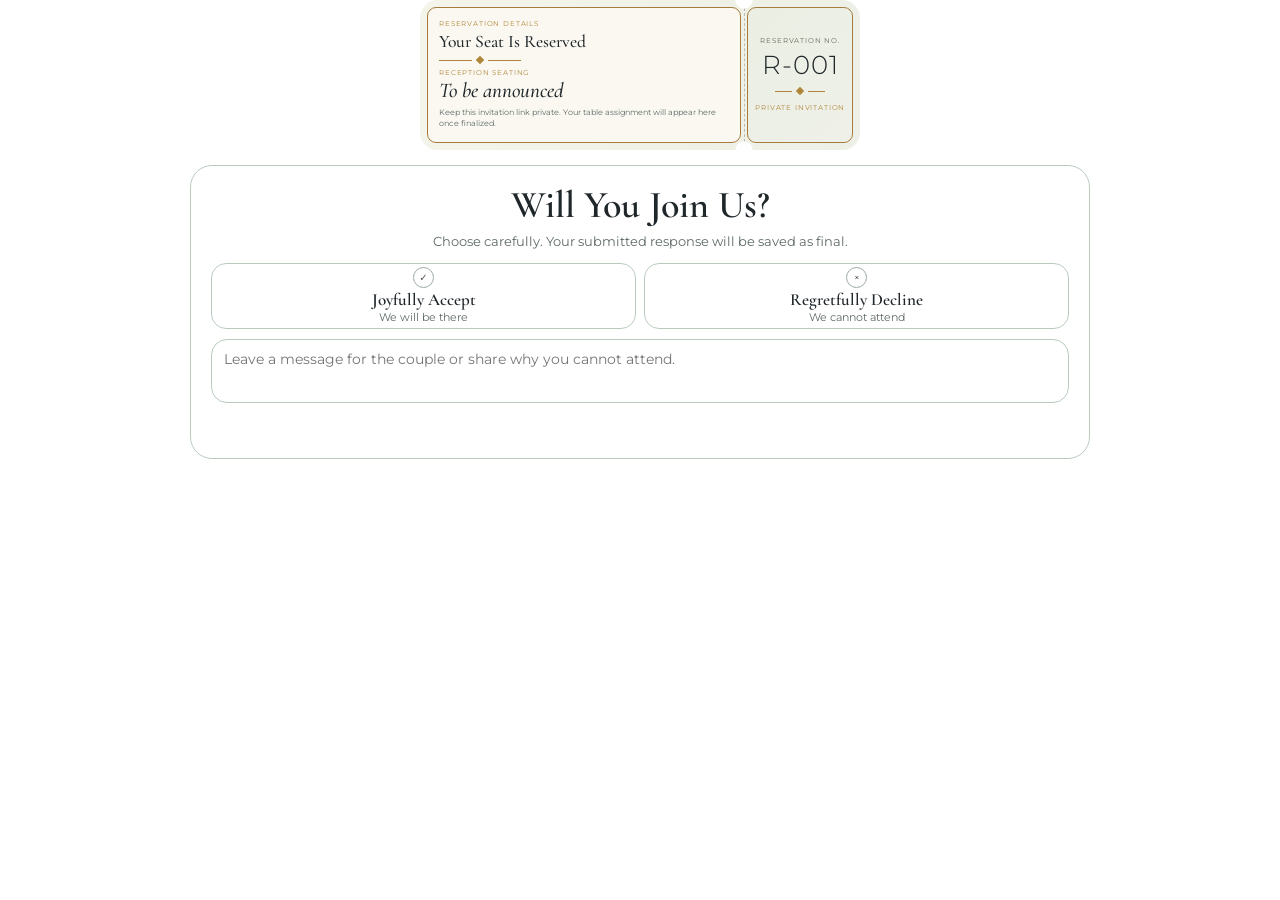
==== commit e505fdf5: "Match witness RSVP to guest card size" ====
--- a/assets/animations/witness-reservation-ticket.html
+++ b/assets/animations/witness-reservation-ticket.html
@@ -9,32 +9,32 @@
 :root{--sage:#ebf0ea;--ink:#20272b;--gold:#b0863a;--muted:#5d6a66;--line:#b9cbbc;--cream:#faf8f1;box-sizing:border-box;color-scheme:light}
 *,*::before,*::after{box-sizing:border-box}
 html,body{margin:0;overflow:hidden;background:transparent}
-body{width:100%;max-width:400px;margin-inline:auto;padding:8px 14px 10px;font-family:'Montserrat',system-ui,sans-serif;color:var(--ink)}
+body{width:100%;max-width:900px;margin-inline:auto;padding:0 0 2px;font-family:'Montserrat',system-ui,sans-serif;color:var(--ink)}
 .stack{position:relative;width:100%}
 .stack>.layer{position:absolute;inset:0;z-index:0;opacity:0;pointer-events:none}
 .stack>.layer.on{z-index:1;opacity:1;pointer-events:auto}
 .stack>.layer.in{z-index:2;opacity:1}
-#ticketStack{height:134px;margin-bottom:16px}
-#panelStack{height:296px}
-.ticket{display:flex;height:100%;border-radius:16px;overflow:visible}
-.tmain,.tstub{position:relative;height:100%;padding:14px 16px}
-.tmain{flex:1;min-width:0;border-radius:16px 0 0 16px}
-.tstub{width:29%;flex:0 0 29%;border-radius:0 16px 16px 0;display:flex;flex-direction:column;align-items:center;justify-content:center;text-align:center}
-.tag{font-size:7px;letter-spacing:.16em;color:var(--gold);margin:0 0 4px;text-transform:uppercase}
-.tmain h3{font:500 19px/1.15 'Cormorant Garamond',serif;margin:0 0 4px}
-.rule{display:flex;align-items:center;gap:5px;margin:2px 0 6px;width:84px}
+#ticketStack{width:min(440px,94%);height:clamp(128px,32vw,150px);margin:0 auto 15px;container-type:inline-size}
+#panelStack{height:294px}
+.ticket{--stub-width:clamp(70px,24cqw,106px);position:relative;display:flex;height:100%;gap:6px;padding:7px;border-radius:clamp(13px,4cqw,18px);overflow:hidden;filter:drop-shadow(0 12px 12px rgba(30,60,100,.22));-webkit-mask:radial-gradient(circle 9px at calc(100% - var(--stub-width) - 10px) 0,#0000 8px,#000 9px),radial-gradient(circle 9px at calc(100% - var(--stub-width) - 10px) 100%,#0000 8px,#000 9px);-webkit-mask-composite:source-in;mask:radial-gradient(circle 9px at calc(100% - var(--stub-width) - 10px) 0,#0000 8px,#000 9px),radial-gradient(circle 9px at calc(100% - var(--stub-width) - 10px) 100%,#0000 8px,#000 9px);mask-composite:intersect}
+.tmain,.tstub{position:relative;height:100%;padding:clamp(8px,2.5cqw,11px);border:1px solid #a67c3d;border-radius:9px}
+.tmain{flex:1;min-width:0}
+.tstub{width:var(--stub-width);flex:0 0 var(--stub-width);padding-inline:3px;display:flex;flex-direction:column;align-items:center;justify-content:center;text-align:center}
+.tag{font-size:clamp(6px,1.6cqw,7px);letter-spacing:.12em;color:var(--gold);margin:0 0 2px;text-transform:uppercase}
+.tmain h3{font:500 clamp(14px,4cqw,18px)/1.15 'Cormorant Garamond',serif;margin:4px 0 5px}
+.rule{display:flex;align-items:center;gap:5px;margin:3px 0 5px;width:min(82px,100%)}
 .rule i{flex:1;height:1px;background:var(--gold)}
 .rule b{width:6px;height:6px;background:var(--gold);transform:rotate(45deg)}
-.tmain h4{font:italic 500 21px/1.1 'Cormorant Garamond',serif;margin:0 0 4px}
-.tmain p:not(.tag){font-size:8.5px;line-height:1.35;margin:0;color:var(--muted)}
-.num{font:500 27px/1 'Cormorant Garamond',serif;margin:6px 0;white-space:nowrap}
-.guest .tmain{background:var(--cream);border:1.5px solid var(--gold);border-right:0}
-.guest .tstub{background:linear-gradient(#f1f1e6,#e8ebe0);border:1.5px solid var(--gold);border-left:0}
-.guest .tstub::before{content:"";position:absolute;left:-1px;top:8px;bottom:8px;border-left:2px dashed var(--gold)}
-.guest .tstub .nt{position:absolute;left:-8px;bottom:-8.75px;width:16px;height:16px;border-radius:50%;background:var(--sage);border:1.5px solid var(--gold);z-index:2;clip-path:inset(0 0 calc(50% - 1.5px) 0)}
-.guest .tstub .nt.t{top:-8.75px;bottom:auto;clip-path:inset(calc(50% - 1.5px) 0 0 0)}
+.tmain h4{font:italic 500 clamp(17px,4.8cqw,21px)/1.05 'Cormorant Garamond',serif;margin:3px 0 5px}
+.tmain p:not(.tag){max-width:336px;font-size:clamp(7px,1.8cqw,8px);line-height:1.35;margin:0;color:var(--muted)}
+.num{font:300 clamp(21px,6cqw,27px)/1 'Montserrat',sans-serif;letter-spacing:.04em;margin:5px 0 7px;white-space:nowrap}
+.guest{background:linear-gradient(90deg,#f4f4ea,#edf0e6)}
+.guest .tmain{background:var(--cream)}
+.guest .tstub{background:linear-gradient(135deg,#eaeee3,#eff1e8)}
+.guest .tstub::before{content:"";position:absolute;left:-4px;top:-5px;bottom:-5px;border-left:1px dashed #b9bdb5}
+.guest .tstub .nt{display:none}
 .ticket.holo{position:relative;color:#14123a}
-.hbg{position:absolute;inset:0;border-radius:16px;z-index:0;pointer-events:none;background-color:#fff;filter:url(#bump) drop-shadow(0 6px 10px rgba(60,70,110,.3));background-image:linear-gradient(to bottom,#fe58,90%,#0002),conic-gradient(at 60% 50%,#ccc,#ff6bfe,#00f9f8,#ddd,#0081fd,#eef0bc,#0081fd,#ff6bfe,#0002,#0081fd,#ddd,#01fefb,#ccc)}
+.hbg{position:absolute;inset:0;border-radius:inherit;z-index:0;pointer-events:none;background-color:#fff;filter:url(#bump) drop-shadow(0 6px 10px rgba(60,70,110,.3));background-image:linear-gradient(to bottom,#fe58,90%,#0002),conic-gradient(at 60% 50%,#ccc,#ff6bfe,#00f9f8,#ddd,#0081fd,#eef0bc,#0081fd,#ff6bfe,#0002,#0081fd,#ddd,#01fefb,#ccc)}
 .hbg::before{content:"";position:absolute;inset:0;border-radius:inherit;background:radial-gradient(circle at 70% 20%,#f0f,#0000),repeating-radial-gradient(circle at 30% 80%,#fff,#f4a 48px,#eee 150px);mix-blend-mode:color-burn;opacity:.22}
 .hbg::after{content:"";position:absolute;inset:0;border-radius:inherit;background:linear-gradient(to bottom,#f205,#f00,#0f0,#f205);background-size:100% 300%;mix-blend-mode:difference;opacity:.5;animation:hbgPos 5s ease-in-out infinite alternate}
 @keyframes hbgPos{to{background-position:0 500px}}
@@ -42,15 +42,14 @@
 .ticket.holo .tmain>*{position:relative;z-index:1}
 .ticket.holo .tmain p:not(.tag){color:#3a3556}
 .ticket.holo .tag{color:#5a4a2a}
-.ticket.holo .tstub::before{content:"";position:absolute;left:-1px;top:8px;bottom:8px;border-left:2px dashed #fff}
-.ticket.holo .tstub .nt{position:absolute;left:-8px;bottom:-8px;width:16px;height:16px;border-radius:50%;background:var(--sage)}
-.ticket.holo .tstub .nt.t{top:-8px;bottom:auto}
-.guest .tmain,.guest .tstub,.ticket.holo .tmain,.ticket.holo .tstub{box-shadow:0 6px 18px rgba(60,70,60,.15)}
-.panel{height:100%;border:1.5px solid var(--line);border-radius:18px;background:linear-gradient(#f6f8f4,#eef2ed);padding:14px 14px 0;display:flex;flex-direction:column;align-items:center;position:relative;overflow:hidden}
-.panel h2{font:500 28px/1.1 'Cormorant Garamond',serif;margin:2px 0 4px;text-align:center}
-.panel .hint{font-size:9.5px;color:var(--muted);margin:0 0 10px;text-align:center}
+.ticket.holo .tstub::before{content:"";position:absolute;left:-4px;top:-5px;bottom:-5px;border-left:1px dashed rgba(255,255,255,.85)}
+.ticket.holo .tstub .nt{display:none}
+.guest .tmain,.guest .tstub,.ticket.holo .tmain,.ticket.holo .tstub{box-shadow:none}
+.panel{height:100%;border:1px solid var(--line);border-radius:22px;background:rgba(255,255,255,.55);padding:20px;display:flex;flex-direction:column;align-items:center;position:relative;overflow:hidden}
+.panel h2{font:600 38px/1.05 'Cormorant Garamond',serif;margin:0 0 6px;text-align:center}
+.panel .hint{font-size:13px;line-height:1.45;color:var(--muted);margin:0 0 12px;text-align:center}
 .opts{flex:none;display:grid;grid-template-columns:minmax(0,1fr) minmax(0,1fr);gap:8px;width:100%}
-.opt{position:relative;border:1px solid var(--line);border-radius:14px;background:rgba(255,255,255,.55);padding:4px 6px;height:70px;display:flex;flex-direction:column;align-items:center;justify-content:center;text-align:center;cursor:pointer;font:inherit;color:inherit;transition:background .25s,border-color .25s,box-shadow .25s}
+.opt{position:relative;border:1px solid var(--line);border-radius:15px;background:rgba(255,255,255,.78);padding:6px 10px;height:66px;display:flex;flex-direction:column;align-items:center;justify-content:center;text-align:center;cursor:pointer;font:inherit;color:inherit;transition:background .25s,border-color .25s,box-shadow .25s}
 .opt input{position:absolute;inset:0;width:100%;height:100%;margin:0;opacity:0;cursor:pointer}
 .opt:has(input:checked){background:#fff;border-color:var(--gold)}
 .panel.holo .opt:has(input:checked){border-color:#9a6bff;box-shadow:0 0 14px rgba(150,120,255,.35)}
@@ -59,17 +58,17 @@
 .opt small{font-size:11px;color:var(--muted)}
 .opt:has(input:focus-visible){outline:3px solid #8e7dff;outline-offset:2px}
 .opt:has(input:disabled),.opt input:disabled{cursor:default}
-textarea{flex:none;width:100%;height:76px;margin-top:8px;border:1px solid var(--line);border-radius:14px;background:rgba(255,255,255,.7);padding:10px 12px;font:13px 'Montserrat',sans-serif;color:var(--ink);resize:none}
-.sbtn{flex:none;margin-top:9px;width:100%;height:40px;border-radius:999px;border:0;background:#9b9e9c;color:#fff;font:600 11px 'Montserrat',sans-serif;letter-spacing:.03em;cursor:pointer}
+textarea{flex:none;width:100%;height:64px;margin-top:10px;border:1px solid var(--line);border-radius:16px;background:rgba(255,255,255,.86);padding:9px 12px;font:14px/1.5 'Montserrat',sans-serif;color:var(--ink);resize:none}
+.sbtn{flex:none;margin-top:9px;width:100%;height:42px;border-radius:999px;border:0;background:#9b9e9c;color:#fff;font:600 11px 'Montserrat',sans-serif;letter-spacing:.03em;cursor:pointer}
 .sbtn:enabled{background:#2b2250}.sbtn:focus-visible{outline:3px solid #8e7dff;outline-offset:2px}
-.spaceNote{flex:none;height:40px;display:flex;align-items:center;justify-content:center;margin-top:9px;font:italic 10px/1.35 'Montserrat',sans-serif;color:#8a968f;text-align:center}
+.spaceNote{flex:none;height:42px;display:flex;align-items:center;justify-content:center;margin-top:9px;font:italic 10px/1.35 'Montserrat',sans-serif;color:#8a968f;text-align:center}
 .status{position:absolute;width:1px;height:1px;padding:0;margin:-1px;overflow:hidden;clip:rect(0,0,0,0);white-space:nowrap;border:0}
-.fx{position:absolute;inset:0;pointer-events:none;z-index:5}.fx>*{position:absolute}.fx svg{inset:0;width:100%;height:100%;overflow:visible}
-.shards{inset:0}.shards .layer{position:absolute;inset:0;opacity:1;z-index:auto;will-change:transform}.spark{width:7px;height:7px;border-radius:50%;opacity:0}.flash{inset:-8px;border-radius:22px;background:#fff;opacity:0}
+.fx{position:absolute;inset:0;pointer-events:none;z-index:5}.fx>*{position:absolute}.spark{width:7px;height:7px;border-radius:50%;opacity:0}.flash{inset:-8px;border-radius:22px;background:#fff;opacity:0}
 .core{left:var(--ox);top:var(--oy);width:150px;height:150px;margin:-75px;border-radius:50%;opacity:0;mix-blend-mode:screen;background:radial-gradient(circle,#fff 0,rgba(255,236,170,.9) 28%,rgba(255,150,230,.45) 50%,transparent 68%)}
 .rays{left:var(--ox);top:var(--oy);width:320px;height:320px;margin:-160px;border-radius:50%;opacity:0;background:repeating-conic-gradient(from 0deg,rgba(255,255,255,.95) 0 5deg,transparent 5deg 17deg);-webkit-mask:radial-gradient(circle,#000 0,transparent 68%);mask:radial-gradient(circle,#000 0,transparent 68%)}
 .burst{left:var(--ox);top:var(--oy);width:90px;height:90px;margin:-45px;border-radius:50%;opacity:0;background:conic-gradient(#ff5fb8,#ffd75e,#7dffb0,#5fe3ff,#8e7dff,#ff5fb8);filter:blur(5px);-webkit-mask:radial-gradient(circle,transparent 38%,#000 52%,transparent 70%);mask:radial-gradient(circle,transparent 38%,#000 52%,transparent 70%)}
-@media(max-width:360px){body{padding-inline:8px}.tmain,.tstub{padding:12px 10px}.tmain h3{font-size:17px}.tmain h4{font-size:18px}.tmain p:not(.tag){font-size:7.5px}.num{font-size:23px}.panel{padding-inline:9px}.panel h2{font-size:25px}.opt b{font-size:15px}.opt small{font-size:9px}}
+@media(max-width:560px){#panelStack{height:252px}.tstub .rule{width:42px}.panel{padding:15px 11px 10px;border-radius:17px}.panel h2{margin-bottom:2px;font-size:31px}.panel .hint{font-size:10px;line-height:1.3;margin-bottom:7px}.opts{gap:7px}.opt{height:72px;padding:5px}.opt b{font-size:17px}.opt small{font-size:10px}textarea{height:50px;margin-top:6px;padding:7px 9px;font-size:12px}.sbtn,.spaceNote{height:35px;margin-top:6px}}
+@media(max-width:340px){.tmain,.tstub{padding-inline:10px}.tmain h3{font-size:15px}.tmain h4{font-size:17px}.panel h2{font-size:28px}.opt b{font-size:15px}.opt small{font-size:9px}}
 @media(prefers-reduced-motion:reduce){.fx{display:none}.hbg::after{animation:none}}
 </style>
 </head>
@@ -81,31 +80,29 @@
   <div class="fx" id="fxT"></div>
 </div>
 <div class="stack" id="panelStack">
-  <div class="layer on" id="pGuest"><div class="panel"><h2>Will You Join Us?</h2><p class="hint">Choose an answer to continue to your special invitation.</p><div class="opts" role="radiogroup" aria-label="Attendance"><label class="opt"><input type="radio" name="join" value="accepted"><span class="ic">&#10003;</span><b>Joyfully Accept</b><small>We will be there</small></label><label class="opt"><input type="radio" name="join" value="declined"><span class="ic">&times;</span><b>Regretfully Decline</b><small>We cannot attend</small></label></div><textarea id="guestMessage" maxlength="500" placeholder="Leave a message for the couple or share why you cannot attend." aria-label="Message for the couple"></textarea><div class="spaceNote">Your reply can be updated until the host locks the list.</div></div></div>
+  <div class="layer on" id="pGuest"><div class="panel"><h2>Will You Join Us?</h2><p class="hint">Choose carefully. Your submitted response will be saved as final.</p><div class="opts" role="radiogroup" aria-label="Attendance"><label class="opt"><input type="radio" name="join" value="accepted"><span class="ic">&#10003;</span><b>Joyfully Accept</b><small>We will be there</small></label><label class="opt"><input type="radio" name="join" value="declined"><span class="ic">&times;</span><b>Regretfully Decline</b><small>We cannot attend</small></label></div><textarea id="guestMessage" maxlength="500" placeholder="Leave a message for the couple or share why you cannot attend." aria-label="Message for the couple"></textarea></div></div>
   <div class="layer" id="pWit"><div class="panel holo"><h2>Will You Be Our Witness?</h2><p class="hint">Choose carefully. Your submitted response will be saved as final.</p><div class="opts" role="radiogroup" aria-label="Witness response"><label class="opt"><input type="radio" name="witness" value="accepted"><span class="ic">&#10003;</span><b>Gladly Accept</b><small>It would be an honor</small></label><label class="opt"><input type="radio" name="witness" value="declined"><span class="ic">&times;</span><b>Regretfully Decline</b><small>I am unable to serve</small></label></div><textarea id="witnessMessage" maxlength="500" placeholder="Leave a message for the couple." aria-label="Message for the couple"></textarea><button class="sbtn" id="submit" type="button" disabled>Submit response</button><p class="status" id="status" role="status" aria-live="polite"></p></div></div>
   <div class="fx" id="fxP"></div>
 </div>
 <script>
 (()=>{
-const $=id=>document.getElementById(id),reduce=matchMedia('(prefers-reduced-motion: reduce)').matches,NS='http://www.w3.org/2000/svg';
-const colors=['#ff5fb8','#ffd75e','#7dffb0','#5fe3ff','#8e7dff','#ffffff'],glows=['#6fe7ff','#ff7ad1','#ffd75e'];
-const FX='<div class="core"></div><div class="rays"></div><div class="burst"></div><div class="flash"></div><div class="shards"></div><svg></svg>',rnd=(a,b)=>a+Math.random()*(b-a);
+const $=id=>document.getElementById(id),reduce=matchMedia('(prefers-reduced-motion: reduce)').matches;
+const colors=['#ff5fb8','#ffd75e','#7dffb0','#5fe3ff','#8e7dff','#ffffff'];
+const FX='<div class="core"></div><div class="rays"></div><div class="burst"></div><div class="flash"></div>',rnd=(a,b)=>a+Math.random()*(b-a);
 let initialized=false,witnessShown=false,busy=false,saving=false,final=false,saveResponse=null,reportHeight=null,pendingReveal=null;
 const submit=$('submit'),status=$('status'),guestMessage=$('guestMessage'),witnessMessage=$('witnessMessage'),joinOptions=[...document.querySelectorAll('input[name="join"]')],witnessOptions=[...document.querySelectorAll('input[name="witness"]')];
-function crack(x,y,ang,len,depth,out){const pts=[[x,y]],steps=Math.max(4,Math.round(len/13));for(let i=1;i<=steps;i++){ang+=rnd(-.6,.6);x+=Math.cos(ang)*len/steps;y+=Math.sin(ang)*len/steps;pts.push([x,y]);if(depth>0&&Math.random()<.38)crack(x,y,ang+(Math.random()<.5?-1:1)*rnd(.5,1.1),len*rnd(.3,.55),depth-1,out)}out.push('M'+pts.map(p=>p[0].toFixed(1)+' '+p[1].toFixed(1)).join(' L'))}
-function drawCracks(svg,w,h,ox,oy,n,len){svg.setAttribute('viewBox','0 0 '+w+' '+h);svg.innerHTML='';const paths=[],els=[];for(let i=0;i<n;i++)crack(ox,oy,(Math.PI*2/n)*i+rnd(-.3,.3),len*rnd(.75,1.15),2,paths);[{w:9,o:.7,f:'blur(5px)',g:1},{w:3.4,o:1,c:'#ffe9a8'},{w:1.4,o:1,c:'#fff'}].forEach(style=>paths.forEach((path,i)=>{const el=document.createElementNS(NS,'path');el.setAttribute('d',path);el.setAttribute('pathLength','1');el.setAttribute('fill','none');el.setAttribute('stroke',style.g?glows[i%3]:style.c);el.setAttribute('stroke-width',style.w);el.setAttribute('stroke-linecap','round');el.setAttribute('stroke-linejoin','round');el.style.opacity=style.o;if(style.f)el.style.filter=style.f;el.style.strokeDasharray='1';el.style.strokeDashoffset='1';svg.appendChild(el);els.push({el,i})}));return els}
 function sparks(fx,ox,oy,n,radius){for(let i=0;i<n;i++){const spark=document.createElement('i');spark.className='spark';spark.style.left=ox+'px';spark.style.top=oy+'px';const color=colors[i%colors.length];spark.style.background=color;spark.style.boxShadow='0 0 9px '+color;fx.appendChild(spark);const angle=rnd(0,6.28),distance=rnd(radius*.3,radius);spark.animate([{transform:'translate(0,0) scale(1.3)',opacity:1},{transform:`translate(${Math.cos(angle)*distance}px,${Math.sin(angle)*distance}px) scale(0)`,opacity:0}],{duration:rnd(700,1300),delay:rnd(0,150),easing:'cubic-bezier(.1,.7,.3,1)',fill:'forwards'})}}
-function triangles(cols,rows){const points=[],out=[];for(let j=0;j<=rows;j++){points[j]=[];for(let i=0;i<=cols;i++){let x=i/cols*100,y=j/rows*100;if(i>0&&i<cols)x+=rnd(-.4,.4)*100/cols;if(j>0&&j<rows)y+=rnd(-.4,.4)*100/rows;points[j][i]=[x,y]}}for(let j=0;j<rows;j++)for(let i=0;i<cols;i++){const a=points[j][i],b=points[j][i+1],d=points[j+1][i],e=points[j+1][i+1];Math.random()<.5?out.push([a,b,d],[b,e,d]):out.push([a,b,e],[a,e,d])}return out}
-function shatter(config,fx,w,h){const box=fx.querySelector('.shards');triangles(config.cols,config.rows).forEach(points=>{const clone=config.out.cloneNode(true);clone.removeAttribute('id');clone.classList.add('on');clone.style.clipPath='polygon('+points.map(p=>p[0].toFixed(1)+'% '+p[1].toFixed(1)+'%').join(',')+')';const cx=(points[0][0]+points[1][0]+points[2][0])/3,cy=(points[0][1]+points[1][1]+points[2][1])/3;clone.style.transformOrigin=cx+'% '+cy+'%';const vx=cx/100*w-config.ox,vy=cy/100*h-config.oy,magnitude=Math.hypot(vx,vy)||1,distance=rnd(.7,1.6)*config.power,dx=vx/magnitude*distance+rnd(-20,20),dy=vy/magnitude*distance+config.grav*rnd(.6,1.4);box.appendChild(clone);clone.animate([{transform:'none',opacity:1,filter:'brightness(2.4) saturate(.5)'},{transform:`translate(${dx*.55}px,${dy*.4}px) rotate(${rnd(-25,25)}deg) scale(1.03)`,opacity:1,filter:'brightness(1.1)',offset:.45},{transform:`translate(${dx}px,${dy}px) rotate(${rnd(-160,160)}deg) scale(.55)`,opacity:0,filter:'brightness(1)'}],{duration:rnd(850,1250),easing:'cubic-bezier(.15,.7,.3,1)',fill:'forwards'})})}
-function play(config){const w=config.stack.offsetWidth,h=config.stack.offsetHeight,fx=config.fx;fx.innerHTML=FX;fx.style.setProperty('--ox',config.ox+'px');fx.style.setProperty('--oy',config.oy+'px');const q=selector=>fx.querySelector(selector);config.stack.style.transformOrigin='50% 100%';config.stack.animate([[0,0],[.07,-7],[.14,7],[.21,-5],[.28,4],[.34,0],[.5,0],[.56,-10],[.63,10],[.7,-8],[.76,7],[.81,-4],[.85,0],[.88,0],[.9,-12],[.92,12],[.94,-12],[.96,12],[.98,-6],[1,0]].map(frame=>({offset:frame[0],easing:'ease-in-out',transform:`rotate(${frame[1]*config.amp}deg) translateY(${-Math.abs(frame[1])*.2*config.amp}px)`})),{duration:config.t});const charge=config.out.animate([{filter:'brightness(1)'},{filter:'brightness(1.2) saturate(1.2)'},{filter:'brightness(1.7) saturate(1.3)'},{filter:'brightness(2.4) saturate(.5)'}],{duration:config.t,easing:'ease-in',fill:'forwards'});q('.core').animate([{opacity:0,transform:'scale(.2)'},{opacity:1,transform:'scale(1.1)',offset:.7},{opacity:1,transform:'scale(2.4)'}],{duration:config.t,easing:'ease-in',fill:'forwards'});drawCracks(q('svg'),w,h,config.ox,config.oy,config.n,config.len).forEach(item=>item.el.animate([{strokeDashoffset:1},{strokeDashoffset:0}],{duration:config.t*.1,delay:config.t*(.36+(item.i%7)*.08),easing:'cubic-bezier(.2,.8,.2,1)',fill:'forwards'}));q('svg').animate([{opacity:1},{opacity:.55},{opacity:1},{opacity:.7},{opacity:1}],{duration:config.t,easing:'steps(5)'});setTimeout(()=>{config.in.classList.add('on');shatter(config,fx,w,h);config.out.classList.remove('on');charge.cancel();q('.flash').animate([{opacity:.95},{opacity:0}],{duration:520,easing:'ease-out'});q('.burst').animate([{transform:'scale(.2)',opacity:1},{transform:'scale(11)',opacity:0}],{duration:1100,easing:'cubic-bezier(.1,.7,.3,1)'});q('.rays').animate([{transform:'scale(.2) rotate(0)',opacity:1},{transform:'scale(2.6) rotate(50deg)',opacity:0}],{duration:1000,easing:'ease-out'});q('.core').animate([{opacity:1,transform:'scale(2.4)'},{opacity:0,transform:'scale(4.5)'}],{duration:600,fill:'forwards'});q('svg').animate([{opacity:1},{opacity:0}],{duration:260,fill:'forwards'});sparks(fx,config.ox,config.oy,26,config.spark)},config.t);setTimeout(()=>{fx.innerHTML=''},config.t+1500)}
+function play(config){const fx=config.fx;fx.innerHTML=FX;fx.style.setProperty('--ox',config.ox+'px');fx.style.setProperty('--oy',config.oy+'px');const q=selector=>fx.querySelector(selector);const glow='brightness(2.15) saturate(1.45) drop-shadow(0 0 18px rgba(255,255,255,.95)) drop-shadow(0 0 42px rgba(142,125,255,.9))';const charge=config.out.animate([{filter:'brightness(1) saturate(1)'},{filter:'brightness(1.18) saturate(1.15) drop-shadow(0 0 8px rgba(111,231,255,.35))',offset:.35},{filter:'brightness(1.55) saturate(1.3) drop-shadow(0 0 16px rgba(255,122,209,.65))',offset:.72},{filter:glow}],{duration:config.t,easing:'cubic-bezier(.2,.65,.2,1)',fill:'forwards'});q('.core').animate([{opacity:0,transform:'scale(.18)'},{opacity:.35,transform:'scale(.65)',offset:.55},{opacity:1,transform:'scale(1.55)'}],{duration:config.t,easing:'ease-in',fill:'forwards'});setTimeout(()=>{config.in.classList.add('on');config.out.classList.remove('on');charge.cancel();config.in.animate([{filter:glow},{filter:'brightness(1.35) saturate(1.2)',offset:.38},{filter:'brightness(1) saturate(1)'}],{duration:850,easing:'cubic-bezier(.16,1,.3,1)'});q('.flash').animate([{opacity:1},{opacity:.38,offset:.18},{opacity:0}],{duration:650,easing:'ease-out'});q('.burst').animate([{transform:'scale(.15)',opacity:1},{transform:'scale(4)',opacity:.75,offset:.22},{transform:'scale(11)',opacity:0}],{duration:1050,easing:'cubic-bezier(.1,.7,.3,1)'});q('.rays').animate([{transform:'scale(.15) rotate(0)',opacity:1},{transform:'scale(2.8) rotate(55deg)',opacity:0}],{duration:1000,easing:'ease-out'});q('.core').animate([{opacity:1,transform:'scale(1.55)'},{opacity:0,transform:'scale(4.8)'}],{duration:720,easing:'ease-out',fill:'forwards'});sparks(fx,config.ox,config.oy,30,config.spark)},config.t);setTimeout(()=>{fx.innerHTML=''},config.t+1250)}
 function syncSubmit(){submit.disabled=!initialized||busy||saving||final||!witnessOptions.some(option=>option.checked)}
-function showWitness(animate=true){if(witnessShown||busy||final)return;witnessShown=true;witnessMessage.value=guestMessage.value;const tIn=$('tWit'),tOut=$('tGuest'),pIn=$('pWit'),pOut=$('pGuest');if(!animate||reduce){tIn.classList.add('on');tOut.classList.remove('on');pIn.classList.add('on');pOut.classList.remove('on');syncSubmit();return}busy=true;syncSubmit();const ts=$('ticketStack'),ps=$('panelStack');play({stack:ts,fx:$('fxT'),in:tIn,out:tOut,ox:ts.offsetWidth*.72,oy:ts.offsetHeight*.5,n:6,len:ts.offsetWidth*.6,cols:7,rows:3,power:230,grav:60,spark:200,t:1900,amp:.6});setTimeout(()=>play({stack:ps,fx:$('fxP'),in:pIn,out:pOut,ox:ps.offsetWidth*.5,oy:ps.offsetHeight*.38,n:7,len:ps.offsetHeight*.65,cols:5,rows:6,power:300,grav:220,spark:240,t:1900,amp:.25}),500);setTimeout(()=>{busy=false;syncSubmit();pIn.querySelector('input:not(:disabled)')?.focus({preventScroll:true})},3800)}
+function showWitness(animate=true){if(witnessShown||busy||final)return;witnessShown=true;witnessMessage.value=guestMessage.value;const tIn=$('tWit'),tOut=$('tGuest'),pIn=$('pWit'),pOut=$('pGuest');if(!animate||reduce){tIn.classList.add('on');tOut.classList.remove('on');pIn.classList.add('on');pOut.classList.remove('on');syncSubmit();return}busy=true;syncSubmit();const ts=$('ticketStack'),ps=$('panelStack');play({fx:$('fxT'),in:tIn,out:tOut,ox:ts.offsetWidth*.5,oy:ts.offsetHeight*.5,spark:200,t:1250});setTimeout(()=>play({fx:$('fxP'),in:pIn,out:pOut,ox:ps.offsetWidth*.5,oy:ps.offsetHeight*.42,spark:240,t:1250}),180);setTimeout(()=>{busy=false;syncSubmit();pIn.querySelector('input:not(:disabled)')?.focus({preventScroll:true})},2600)}
 function lockFinal(result){showWitness(false);final=true;witnessMessage.value=result.note||'';witnessMessage.readOnly=true;witnessOptions.forEach(option=>{option.checked=option.value===result.status;option.disabled=true});submit.disabled=true;submit.textContent=result.status==='accepted'?'Response saved — thank you':'Response saved';status.textContent=result.status==='accepted'?'Saved. Thank you, we are honored to have you beside us.':'Saved. Thank you for letting us know. You will be in our hearts.'}
 joinOptions.forEach(option=>option.addEventListener('change',()=>{if(option.checked&&initialized&&!busy&&!final)showWitness(true)}));
 witnessOptions.forEach(option=>option.addEventListener('change',syncSubmit));
 submit.addEventListener('click',async()=>{const selected=witnessOptions.find(option=>option.checked);if(!selected||busy||saving||final||!saveResponse)return;saving=true;witnessOptions.forEach(option=>option.disabled=true);witnessMessage.readOnly=true;submit.textContent='Saving response…';syncSubmit();try{const result=await saveResponse(selected.value,witnessMessage.value.trim());if(!result||!['accepted','declined'].includes(result.status))throw new Error('Response was not saved.');lockFinal(result)}catch(error){status.textContent='We could not save your response. Please try again.';submit.textContent='Try again';witnessOptions.forEach(option=>option.disabled=false);witnessMessage.readOnly=false}finally{saving=false;syncSubmit()}});
 function resize(){requestAnimationFrame(()=>reportHeight?.(Math.ceil(document.body.scrollHeight)+2))}new ResizeObserver(resize).observe(document.body);document.fonts.ready.then(resize);
-window.initializeWitnessTicket=options=>{if(initialized)return;initialized=true;saveResponse=options.save;reportHeight=options.resize;document.querySelectorAll('.num').forEach(number=>number.textContent=options.reservationNumber||'Unassigned');document.title='Reservation for '+options.name;if(['accepted','declined'].includes(options.status))lockFinal({status:options.status,note:options.note});syncSubmit();resize();if(pendingReveal){const reveal=pendingReveal;pendingReveal=null;window.revealWitnessInvitation(reveal)}};
+function applyLayout(layout={}){const ticketStack=$('ticketStack'),panelStack=$('panelStack');if(layout.ticketWidth>0)ticketStack.style.width=layout.ticketWidth+'px';if(layout.ticketHeight>0)ticketStack.style.height=layout.ticketHeight+'px';if(layout.panelWidth>0)panelStack.style.width=layout.panelWidth+'px';if(layout.panelHeight>0)panelStack.style.height=layout.panelHeight+'px';if(layout.gap>=0)ticketStack.style.marginBottom=layout.gap+'px';resize()}
+window.updateWitnessTicketLayout=applyLayout;
+window.initializeWitnessTicket=options=>{if(initialized)return;initialized=true;saveResponse=options.save;reportHeight=options.resize;applyLayout(options.layout);document.querySelectorAll('.num').forEach(number=>number.textContent=options.reservationNumber||'Unassigned');document.title='Reservation for '+options.name;if(['accepted','declined'].includes(options.status))lockFinal({status:options.status,note:options.note});syncSubmit();resize();if(pendingReveal){const reveal=pendingReveal;pendingReveal=null;window.revealWitnessInvitation(reveal)}};
 window.revealWitnessInvitation=details=>{if(!initialized){pendingReveal=details;return}if(witnessShown||final)return;guestMessage.value=details.note||'';const selected=document.querySelector(`input[name="join"][value="${details.response}"]`);if(selected)selected.checked=true;showWitness(true)};
 })();
 </script>
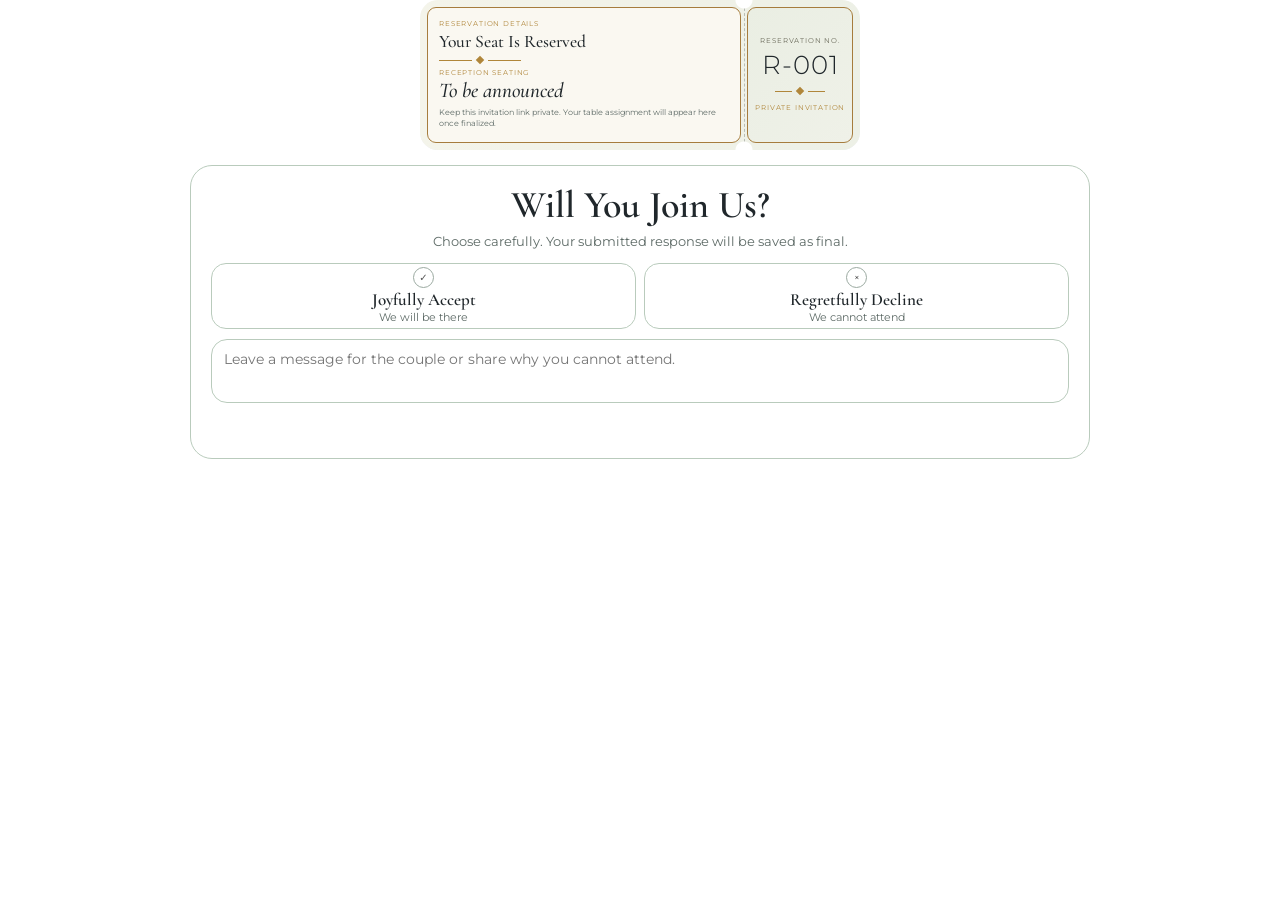
==== commit c16fc73e: "Add wind-blown witness chipping transition" ====
--- a/assets/animations/witness-reservation-ticket.html
+++ b/assets/animations/witness-reservation-ticket.html
@@ -63,13 +63,11 @@
 .sbtn:enabled{background:#2b2250}.sbtn:focus-visible{outline:3px solid #8e7dff;outline-offset:2px}
 .spaceNote{flex:none;height:42px;display:flex;align-items:center;justify-content:center;margin-top:9px;font:italic 10px/1.35 'Montserrat',sans-serif;color:#8a968f;text-align:center}
 .status{position:absolute;width:1px;height:1px;padding:0;margin:-1px;overflow:hidden;clip:rect(0,0,0,0);white-space:nowrap;border:0}
-.fx{position:absolute;inset:0;pointer-events:none;z-index:5}.fx>*{position:absolute}.spark{width:7px;height:7px;border-radius:50%;opacity:0}.flash{inset:-8px;border-radius:22px;background:#fff;opacity:0}
-.core{left:var(--ox);top:var(--oy);width:150px;height:150px;margin:-75px;border-radius:50%;opacity:0;mix-blend-mode:screen;background:radial-gradient(circle,#fff 0,rgba(255,236,170,.9) 28%,rgba(255,150,230,.45) 50%,transparent 68%)}
-.rays{left:var(--ox);top:var(--oy);width:320px;height:320px;margin:-160px;border-radius:50%;opacity:0;background:repeating-conic-gradient(from 0deg,rgba(255,255,255,.95) 0 5deg,transparent 5deg 17deg);-webkit-mask:radial-gradient(circle,#000 0,transparent 68%);mask:radial-gradient(circle,#000 0,transparent 68%)}
-.burst{left:var(--ox);top:var(--oy);width:90px;height:90px;margin:-45px;border-radius:50%;opacity:0;background:conic-gradient(#ff5fb8,#ffd75e,#7dffb0,#5fe3ff,#8e7dff,#ff5fb8);filter:blur(5px);-webkit-mask:radial-gradient(circle,transparent 38%,#000 52%,transparent 70%);mask:radial-gradient(circle,transparent 38%,#000 52%,transparent 70%)}
+.chip-field{position:absolute;inset:0;z-index:5;overflow:visible;pointer-events:none;perspective:700px}
+.wind-chip{position:absolute!important;inset:0;width:100%!important;height:100%!important;margin:0!important;pointer-events:none!important;backface-visibility:hidden;will-change:transform,opacity}
 @media(max-width:560px){#panelStack{height:252px}.tstub .rule{width:42px}.panel{padding:15px 11px 10px;border-radius:17px}.panel h2{margin-bottom:2px;font-size:31px}.panel .hint{font-size:10px;line-height:1.3;margin-bottom:7px}.opts{gap:7px}.opt{height:72px;padding:5px}.opt b{font-size:17px}.opt small{font-size:10px}textarea{height:50px;margin-top:6px;padding:7px 9px;font-size:12px}.sbtn,.spaceNote{height:35px;margin-top:6px}}
 @media(max-width:340px){.tmain,.tstub{padding-inline:10px}.tmain h3{font-size:15px}.tmain h4{font-size:17px}.panel h2{font-size:28px}.opt b{font-size:15px}.opt small{font-size:9px}}
-@media(prefers-reduced-motion:reduce){.fx{display:none}.hbg::after{animation:none}}
+@media(prefers-reduced-motion:reduce){.hbg::after{animation:none}}
 </style>
 </head>
 <body>
@@ -77,24 +75,20 @@
 <div class="stack" id="ticketStack">
   <div class="layer on" id="tGuest"><div class="ticket guest"><div class="tmain"><p class="tag">Reservation details</p><h3>Your Seat Is Reserved</h3><div class="rule"><i></i><b></b><i></i></div><p class="tag">Reception seating</p><h4>To be announced</h4><p>Keep this invitation link private. Your table assignment will appear here once finalized.</p></div><div class="tstub"><i class="nt t"></i><i class="nt"></i><p class="tag" style="color:#6a6a5a">Reservation no.</p><div class="num">R-001</div><div class="rule" style="width:50px"><i></i><b></b><i></i></div><p class="tag" style="margin-top:4px">Private invitation</p></div></div></div>
   <div class="layer" id="tWit"><div class="ticket holo"><div class="hbg"></div><div class="tmain"><p class="tag">Reservation details</p><h3>Your Seat Is Reserved</h3><div class="rule"><i></i><b></b><i></i></div><p class="tag">Our honored witness</p><h4>Witness to Our Wedding</h4><p>We are honored for you to be our witness at the wedding. With heartfelt gratitude, we thank you.</p></div><div class="tstub"><i class="nt t"></i><i class="nt"></i><p class="tag" style="color:#14123a">Reservation no.</p><div class="num">R-001</div><div class="rule" style="width:50px"><i style="background:#2b2250"></i><b style="background:#2b2250"></b><i style="background:#2b2250"></i></div><p class="tag" style="margin-top:4px;color:#14123a">Private invitation</p></div></div></div>
-  <div class="fx" id="fxT"></div>
 </div>
 <div class="stack" id="panelStack">
   <div class="layer on" id="pGuest"><div class="panel"><h2>Will You Join Us?</h2><p class="hint">Choose carefully. Your submitted response will be saved as final.</p><div class="opts" role="radiogroup" aria-label="Attendance"><label class="opt"><input type="radio" name="join" value="accepted"><span class="ic">&#10003;</span><b>Joyfully Accept</b><small>We will be there</small></label><label class="opt"><input type="radio" name="join" value="declined"><span class="ic">&times;</span><b>Regretfully Decline</b><small>We cannot attend</small></label></div><textarea id="guestMessage" maxlength="500" placeholder="Leave a message for the couple or share why you cannot attend." aria-label="Message for the couple"></textarea></div></div>
   <div class="layer" id="pWit"><div class="panel holo"><h2>Will You Be Our Witness?</h2><p class="hint">Choose carefully. Your submitted response will be saved as final.</p><div class="opts" role="radiogroup" aria-label="Witness response"><label class="opt"><input type="radio" name="witness" value="accepted"><span class="ic">&#10003;</span><b>Gladly Accept</b><small>It would be an honor</small></label><label class="opt"><input type="radio" name="witness" value="declined"><span class="ic">&times;</span><b>Regretfully Decline</b><small>I am unable to serve</small></label></div><textarea id="witnessMessage" maxlength="500" placeholder="Leave a message for the couple." aria-label="Message for the couple"></textarea><button class="sbtn" id="submit" type="button" disabled>Submit response</button><p class="status" id="status" role="status" aria-live="polite"></p></div></div>
-  <div class="fx" id="fxP"></div>
 </div>
 <script>
 (()=>{
 const $=id=>document.getElementById(id),reduce=matchMedia('(prefers-reduced-motion: reduce)').matches;
-const colors=['#ff5fb8','#ffd75e','#7dffb0','#5fe3ff','#8e7dff','#ffffff'];
-const FX='<div class="core"></div><div class="rays"></div><div class="burst"></div><div class="flash"></div>',rnd=(a,b)=>a+Math.random()*(b-a);
 let initialized=false,witnessShown=false,busy=false,saving=false,final=false,saveResponse=null,reportHeight=null,pendingReveal=null;
 const submit=$('submit'),status=$('status'),guestMessage=$('guestMessage'),witnessMessage=$('witnessMessage'),joinOptions=[...document.querySelectorAll('input[name="join"]')],witnessOptions=[...document.querySelectorAll('input[name="witness"]')];
-function sparks(fx,ox,oy,n,radius){for(let i=0;i<n;i++){const spark=document.createElement('i');spark.className='spark';spark.style.left=ox+'px';spark.style.top=oy+'px';const color=colors[i%colors.length];spark.style.background=color;spark.style.boxShadow='0 0 9px '+color;fx.appendChild(spark);const angle=rnd(0,6.28),distance=rnd(radius*.3,radius);spark.animate([{transform:'translate(0,0) scale(1.3)',opacity:1},{transform:`translate(${Math.cos(angle)*distance}px,${Math.sin(angle)*distance}px) scale(0)`,opacity:0}],{duration:rnd(700,1300),delay:rnd(0,150),easing:'cubic-bezier(.1,.7,.3,1)',fill:'forwards'})}}
-function play(config){const fx=config.fx;fx.innerHTML=FX;fx.style.setProperty('--ox',config.ox+'px');fx.style.setProperty('--oy',config.oy+'px');const q=selector=>fx.querySelector(selector);const glow='brightness(2.15) saturate(1.45) drop-shadow(0 0 18px rgba(255,255,255,.95)) drop-shadow(0 0 42px rgba(142,125,255,.9))';const charge=config.out.animate([{filter:'brightness(1) saturate(1)'},{filter:'brightness(1.18) saturate(1.15) drop-shadow(0 0 8px rgba(111,231,255,.35))',offset:.35},{filter:'brightness(1.55) saturate(1.3) drop-shadow(0 0 16px rgba(255,122,209,.65))',offset:.72},{filter:glow}],{duration:config.t,easing:'cubic-bezier(.2,.65,.2,1)',fill:'forwards'});q('.core').animate([{opacity:0,transform:'scale(.18)'},{opacity:.35,transform:'scale(.65)',offset:.55},{opacity:1,transform:'scale(1.55)'}],{duration:config.t,easing:'ease-in',fill:'forwards'});setTimeout(()=>{config.in.classList.add('on');config.out.classList.remove('on');charge.cancel();config.in.animate([{filter:glow},{filter:'brightness(1.35) saturate(1.2)',offset:.38},{filter:'brightness(1) saturate(1)'}],{duration:850,easing:'cubic-bezier(.16,1,.3,1)'});q('.flash').animate([{opacity:1},{opacity:.38,offset:.18},{opacity:0}],{duration:650,easing:'ease-out'});q('.burst').animate([{transform:'scale(.15)',opacity:1},{transform:'scale(4)',opacity:.75,offset:.22},{transform:'scale(11)',opacity:0}],{duration:1050,easing:'cubic-bezier(.1,.7,.3,1)'});q('.rays').animate([{transform:'scale(.15) rotate(0)',opacity:1},{transform:'scale(2.8) rotate(55deg)',opacity:0}],{duration:1000,easing:'ease-out'});q('.core').animate([{opacity:1,transform:'scale(1.55)'},{opacity:0,transform:'scale(4.8)'}],{duration:720,easing:'ease-out',fill:'forwards'});sparks(fx,config.ox,config.oy,30,config.spark)},config.t);setTimeout(()=>{fx.innerHTML=''},config.t+1250)}
+function buildWindChips(outgoing){const field=document.createElement('div');field.className='chip-field';outgoing.parentElement.appendChild(field);const source=outgoing.firstElementChild,sourceFields=[...source.querySelectorAll('input,textarea')],cols=5,rows=4,animations=[];for(let row=0;row<rows;row++)for(let col=0;col<cols;col++){const chip=source.cloneNode(true),index=row*cols+col,x0=col/cols*100,x1=(col+1)/cols*100,y0=row/rows*100,y1=(row+1)/rows*100,cx=(x0+x1)/2,cy=(y0+y1)/2;chip.classList.add('wind-chip');chip.querySelectorAll('[id]').forEach(node=>node.removeAttribute('id'));[...chip.querySelectorAll('input,textarea')].forEach((fieldCopy,fieldIndex)=>{const original=sourceFields[fieldIndex];if(!original)return;if('value'in fieldCopy)fieldCopy.value=original.value;if('checked'in fieldCopy)fieldCopy.checked=original.checked;fieldCopy.disabled=true});chip.style.clipPath=`polygon(${x0}% ${y0}%,${x1}% ${y0}%,${x1}% ${y1}%,${x0}% ${y1}%)`;chip.style.transformOrigin=`${cx}% ${cy}%`;field.appendChild(chip);const flutter=(index%2?1:-1)*(14+row*3),dx=70+col*16+row*7,dy=-42+(row-1.5)*12,turn=(index%2?1:-1)*(34+col*7),delay=col*22+row*14,duration=760+(index%5)*38;animations.push(chip.animate([{transform:'perspective(500px) translate3d(0,0,0) rotateZ(0deg) rotateY(0deg)',opacity:1},{transform:`perspective(500px) translate3d(${dx*.28}px,${dy*.22+flutter}px,0) rotateZ(${turn*.25}deg) rotateY(52deg)`,opacity:1,offset:.38},{transform:`perspective(500px) translate3d(${dx*.64}px,${dy*.58-flutter*.45}px,0) rotateZ(${turn*.7}deg) rotateY(-38deg)`,opacity:.72,offset:.72},{transform:`perspective(500px) translate3d(${dx}px,${dy}px,0) rotateZ(${turn}deg) rotateY(76deg)`,opacity:0}],{duration,delay,easing:'cubic-bezier(.2,.55,.25,1)',fill:'forwards'}).finished)}return{field,finished:Promise.allSettled(animations)}}
+function windChipTransition(outgoing,incoming){const chips=buildWindChips(outgoing);incoming.classList.add('in');outgoing.classList.remove('on');const reveal=incoming.animate([{opacity:0},{opacity:.12,offset:.35},{opacity:1}],{duration:980,easing:'ease-out',fill:'both'});return Promise.all([chips.finished,reveal.finished.catch(()=>{})]).then(()=>{incoming.classList.add('on');incoming.classList.remove('in');reveal.cancel();chips.field.remove()})}
 function syncSubmit(){submit.disabled=!initialized||busy||saving||final||!witnessOptions.some(option=>option.checked)}
-function showWitness(animate=true){if(witnessShown||busy||final)return;witnessShown=true;witnessMessage.value=guestMessage.value;const tIn=$('tWit'),tOut=$('tGuest'),pIn=$('pWit'),pOut=$('pGuest');if(!animate||reduce){tIn.classList.add('on');tOut.classList.remove('on');pIn.classList.add('on');pOut.classList.remove('on');syncSubmit();return}busy=true;syncSubmit();const ts=$('ticketStack'),ps=$('panelStack');play({fx:$('fxT'),in:tIn,out:tOut,ox:ts.offsetWidth*.5,oy:ts.offsetHeight*.5,spark:200,t:1250});setTimeout(()=>play({fx:$('fxP'),in:pIn,out:pOut,ox:ps.offsetWidth*.5,oy:ps.offsetHeight*.42,spark:240,t:1250}),180);setTimeout(()=>{busy=false;syncSubmit();pIn.querySelector('input:not(:disabled)')?.focus({preventScroll:true})},2600)}
+function showWitness(animate=true){if(witnessShown||busy||final)return;witnessShown=true;witnessMessage.value=guestMessage.value;const tIn=$('tWit'),tOut=$('tGuest'),pIn=$('pWit'),pOut=$('pGuest');if(!animate||reduce){tIn.classList.add('on');tOut.classList.remove('on');pIn.classList.add('on');pOut.classList.remove('on');syncSubmit();return}busy=true;syncSubmit();Promise.all([windChipTransition(tOut,tIn),windChipTransition(pOut,pIn)]).then(()=>{busy=false;syncSubmit();pIn.querySelector('input:not(:disabled)')?.focus({preventScroll:true})})}
 function lockFinal(result){showWitness(false);final=true;witnessMessage.value=result.note||'';witnessMessage.readOnly=true;witnessOptions.forEach(option=>{option.checked=option.value===result.status;option.disabled=true});submit.disabled=true;submit.textContent=result.status==='accepted'?'Response saved — thank you':'Response saved';status.textContent=result.status==='accepted'?'Saved. Thank you, we are honored to have you beside us.':'Saved. Thank you for letting us know. You will be in our hearts.'}
 joinOptions.forEach(option=>option.addEventListener('change',()=>{if(option.checked&&initialized&&!busy&&!final)showWitness(true)}));
 witnessOptions.forEach(option=>option.addEventListener('change',syncSubmit));
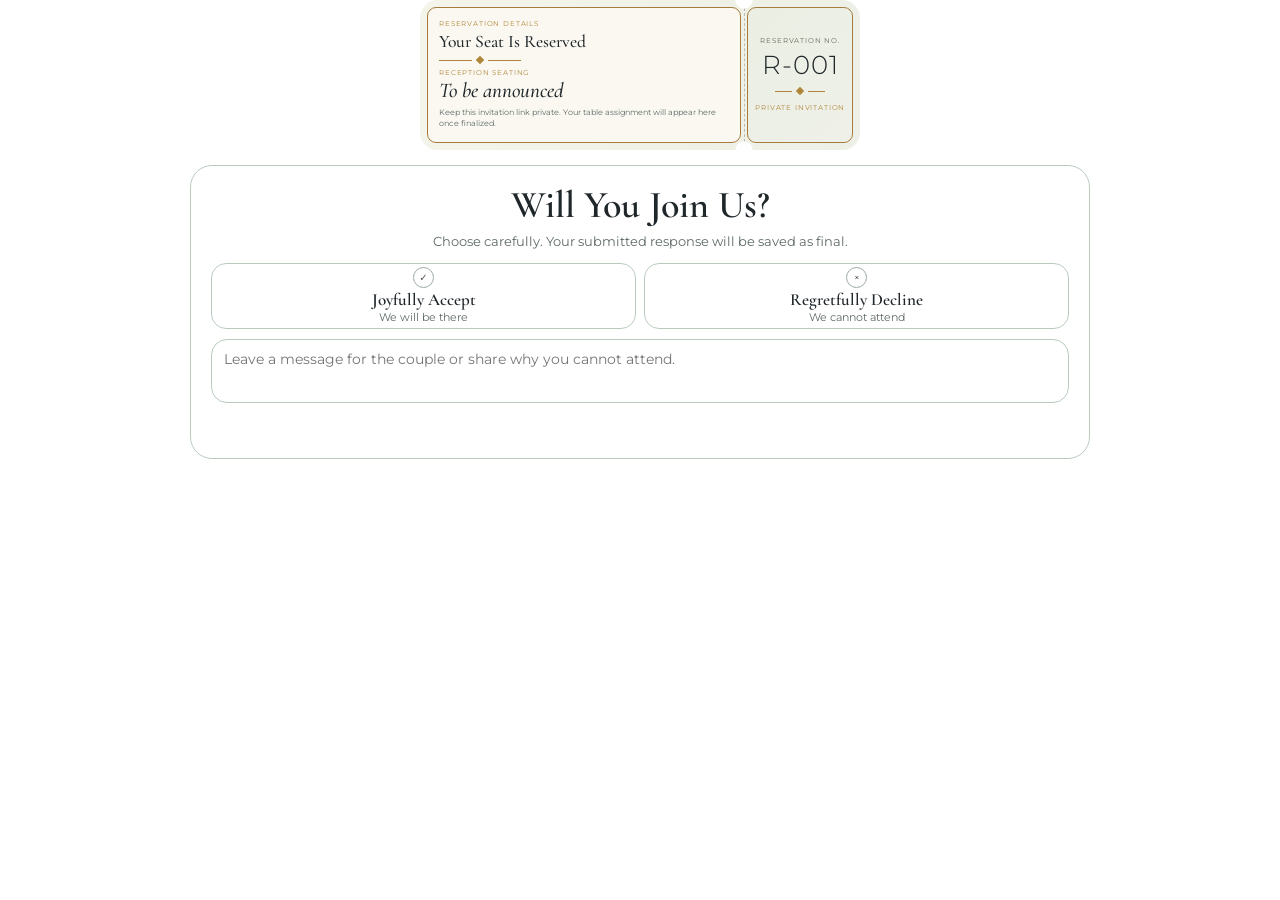
==== commit 9974b166: "Further slow witness chipping animation" ====
--- a/assets/animations/witness-reservation-ticket.html
+++ b/assets/animations/witness-reservation-ticket.html
@@ -85,8 +85,8 @@
 const $=id=>document.getElementById(id),reduce=matchMedia('(prefers-reduced-motion: reduce)').matches;
 let initialized=false,witnessShown=false,busy=false,saving=false,final=false,saveResponse=null,reportHeight=null,pendingReveal=null;
 const submit=$('submit'),status=$('status'),guestMessage=$('guestMessage'),witnessMessage=$('witnessMessage'),joinOptions=[...document.querySelectorAll('input[name="join"]')],witnessOptions=[...document.querySelectorAll('input[name="witness"]')];
-function buildWindChips(outgoing){const field=document.createElement('div');field.className='chip-field';outgoing.parentElement.appendChild(field);const source=outgoing.firstElementChild,sourceFields=[...source.querySelectorAll('input,textarea')],cols=5,rows=4,animations=[];for(let row=0;row<rows;row++)for(let col=0;col<cols;col++){const chip=source.cloneNode(true),index=row*cols+col,x0=col/cols*100,x1=(col+1)/cols*100,y0=row/rows*100,y1=(row+1)/rows*100,cx=(x0+x1)/2,cy=(y0+y1)/2;chip.classList.add('wind-chip');chip.querySelectorAll('[id]').forEach(node=>node.removeAttribute('id'));[...chip.querySelectorAll('input,textarea')].forEach((fieldCopy,fieldIndex)=>{const original=sourceFields[fieldIndex];if(!original)return;if('value'in fieldCopy)fieldCopy.value=original.value;if('checked'in fieldCopy)fieldCopy.checked=original.checked;fieldCopy.disabled=true});chip.style.clipPath=`polygon(${x0}% ${y0}%,${x1}% ${y0}%,${x1}% ${y1}%,${x0}% ${y1}%)`;chip.style.transformOrigin=`${cx}% ${cy}%`;field.appendChild(chip);const flutter=(index%2?1:-1)*(14+row*3),dx=70+col*16+row*7,dy=-42+(row-1.5)*12,turn=(index%2?1:-1)*(34+col*7),delay=col*22+row*14,duration=760+(index%5)*38;animations.push(chip.animate([{transform:'perspective(500px) translate3d(0,0,0) rotateZ(0deg) rotateY(0deg)',opacity:1},{transform:`perspective(500px) translate3d(${dx*.28}px,${dy*.22+flutter}px,0) rotateZ(${turn*.25}deg) rotateY(52deg)`,opacity:1,offset:.38},{transform:`perspective(500px) translate3d(${dx*.64}px,${dy*.58-flutter*.45}px,0) rotateZ(${turn*.7}deg) rotateY(-38deg)`,opacity:.72,offset:.72},{transform:`perspective(500px) translate3d(${dx}px,${dy}px,0) rotateZ(${turn}deg) rotateY(76deg)`,opacity:0}],{duration,delay,easing:'cubic-bezier(.2,.55,.25,1)',fill:'forwards'}).finished)}return{field,finished:Promise.allSettled(animations)}}
-function windChipTransition(outgoing,incoming){const chips=buildWindChips(outgoing);incoming.classList.add('in');outgoing.classList.remove('on');const reveal=incoming.animate([{opacity:0},{opacity:.12,offset:.35},{opacity:1}],{duration:980,easing:'ease-out',fill:'both'});return Promise.all([chips.finished,reveal.finished.catch(()=>{})]).then(()=>{incoming.classList.add('on');incoming.classList.remove('in');reveal.cancel();chips.field.remove()})}
+function buildWindChips(outgoing){const field=document.createElement('div');field.className='chip-field';outgoing.parentElement.appendChild(field);const source=outgoing.firstElementChild,sourceFields=[...source.querySelectorAll('input,textarea')],cols=5,rows=4,animations=[];for(let row=0;row<rows;row++)for(let col=0;col<cols;col++){const chip=source.cloneNode(true),index=row*cols+col,x0=col/cols*100,x1=(col+1)/cols*100,y0=row/rows*100,y1=(row+1)/rows*100,cx=(x0+x1)/2,cy=(y0+y1)/2;chip.classList.add('wind-chip');chip.querySelectorAll('[id]').forEach(node=>node.removeAttribute('id'));[...chip.querySelectorAll('input,textarea')].forEach((fieldCopy,fieldIndex)=>{const original=sourceFields[fieldIndex];if(!original)return;if('value'in fieldCopy)fieldCopy.value=original.value;if('checked'in fieldCopy)fieldCopy.checked=original.checked;fieldCopy.disabled=true});chip.style.clipPath=`polygon(${x0}% ${y0}%,${x1}% ${y0}%,${x1}% ${y1}%,${x0}% ${y1}%)`;chip.style.transformOrigin=`${cx}% ${cy}%`;field.appendChild(chip);const flutter=(index%2?1:-1)*(14+row*3),dx=70+col*16+row*7,dy=-42+(row-1.5)*12,turn=(index%2?1:-1)*(34+col*7),delay=col*90+row*60,duration=3000+(index%5)*150;animations.push(chip.animate([{transform:'perspective(500px) translate3d(0,0,0) rotateZ(0deg) rotateY(0deg)',opacity:1},{transform:`perspective(500px) translate3d(${dx*.06}px,${flutter*.16}px,0) rotateZ(${turn*.06}deg) rotateY(12deg)`,opacity:1,offset:.18},{transform:`perspective(500px) translate3d(${dx*.34}px,${dy*.25+flutter}px,0) rotateZ(${turn*.28}deg) rotateY(52deg)`,opacity:1,offset:.5},{transform:`perspective(500px) translate3d(${dx*.68}px,${dy*.62-flutter*.45}px,0) rotateZ(${turn*.72}deg) rotateY(-38deg)`,opacity:.72,offset:.78},{transform:`perspective(500px) translate3d(${dx}px,${dy}px,0) rotateZ(${turn}deg) rotateY(76deg)`,opacity:0}],{duration,delay,easing:'cubic-bezier(.18,.58,.25,1)',fill:'forwards'}).finished)}return{field,finished:Promise.allSettled(animations)}}
+function windChipTransition(outgoing,incoming){const chips=buildWindChips(outgoing);incoming.classList.add('in');outgoing.classList.remove('on');const reveal=incoming.animate([{opacity:0},{opacity:.04,offset:.42},{opacity:.38,offset:.76},{opacity:1}],{duration:3900,easing:'ease-out',fill:'both'});return Promise.all([chips.finished,reveal.finished.catch(()=>{})]).then(()=>{incoming.classList.add('on');incoming.classList.remove('in');reveal.cancel();chips.field.remove()})}
 function syncSubmit(){submit.disabled=!initialized||busy||saving||final||!witnessOptions.some(option=>option.checked)}
 function showWitness(animate=true){if(witnessShown||busy||final)return;witnessShown=true;witnessMessage.value=guestMessage.value;const tIn=$('tWit'),tOut=$('tGuest'),pIn=$('pWit'),pOut=$('pGuest');if(!animate||reduce){tIn.classList.add('on');tOut.classList.remove('on');pIn.classList.add('on');pOut.classList.remove('on');syncSubmit();return}busy=true;syncSubmit();Promise.all([windChipTransition(tOut,tIn),windChipTransition(pOut,pIn)]).then(()=>{busy=false;syncSubmit();pIn.querySelector('input:not(:disabled)')?.focus({preventScroll:true})})}
 function lockFinal(result){showWitness(false);final=true;witnessMessage.value=result.note||'';witnessMessage.readOnly=true;witnessOptions.forEach(option=>{option.checked=option.value===result.status;option.disabled=true});submit.disabled=true;submit.textContent=result.status==='accepted'?'Response saved — thank you':'Response saved';status.textContent=result.status==='accepted'?'Saved. Thank you, we are honored to have you beside us.':'Saved. Thank you for letting us know. You will be in our hearts.'}
